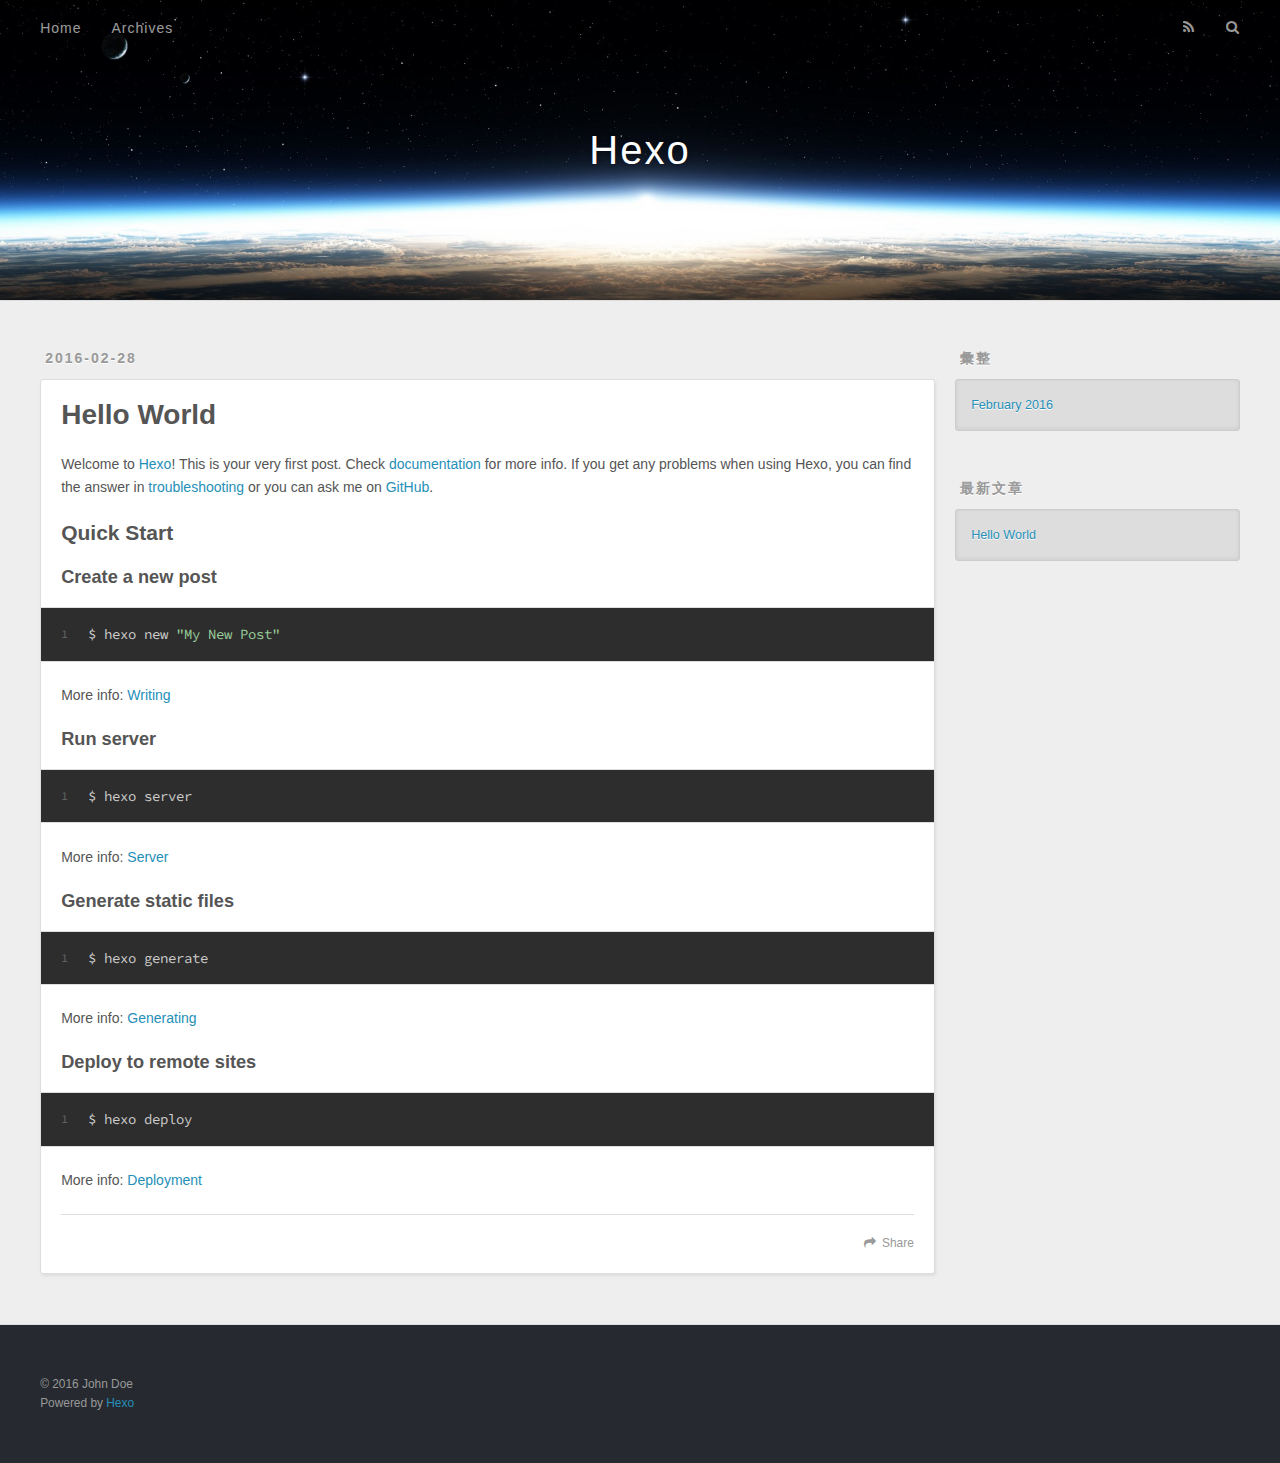
==== index.html @ d8416e25 "hello world" ====
<!DOCTYPE html>
<html>
<head>
  <meta charset="utf-8">
  
  <title>Hexo</title>
  <meta name="viewport" content="width=device-width, initial-scale=1, maximum-scale=1">
  <meta name="description">
<meta property="og:type" content="website">
<meta property="og:title" content="Hexo">
<meta property="og:url" content="http://yoursite.com/index.html">
<meta property="og:site_name" content="Hexo">
<meta property="og:description">
<meta name="twitter:card" content="summary">
<meta name="twitter:title" content="Hexo">
<meta name="twitter:description">
  
    <link rel="alternate" href="/atom.xml" title="Hexo" type="application/atom+xml">
  
  
    <link rel="icon" href="/favicon.png">
  
  
    <link href="//fonts.googleapis.com/css?family=Source+Code+Pro" rel="stylesheet" type="text/css">
  
  <link rel="stylesheet" href="/css/style.css" type="text/css">
  

</head>

<body>
  <div id="container">
    <div id="wrap">
      <header id="header">
  <div id="banner"></div>
  <div id="header-outer" class="outer">
    <div id="header-title" class="inner">
      <h1 id="logo-wrap">
        <a href="/" id="logo">Hexo</a>
      </h1>
      
    </div>
    <div id="header-inner" class="inner">
      <nav id="main-nav">
        <a id="main-nav-toggle" class="nav-icon"></a>
        
          <a class="main-nav-link" href="/">Home</a>
        
          <a class="main-nav-link" href="/archives">Archives</a>
        
      </nav>
      <nav id="sub-nav">
        
          <a id="nav-rss-link" class="nav-icon" href="/atom.xml" title="RSS Feed"></a>
        
        <a id="nav-search-btn" class="nav-icon" title="搜尋"></a>
      </nav>
      <div id="search-form-wrap">
        <form action="//google.com/search" method="get" accept-charset="UTF-8" class="search-form"><input type="search" name="q" results="0" class="search-form-input" placeholder="Search"><button type="submit" class="search-form-submit">&#xF002;</button><input type="hidden" name="sitesearch" value="http://yoursite.com"></form>
      </div>
    </div>
  </div>
</header>
      <div class="outer">
        <section id="main">
  
    <article id="post-hello-world" class="article article-type-post" itemscope itemprop="blogPost">
  <div class="article-meta">
    <a href="/2016/02/28/hello-world/" class="article-date">
  <time datetime="2016-02-28T03:57:57.577Z" itemprop="datePublished">2016-02-28</time>
</a>
    
  </div>
  <div class="article-inner">
    
    
      <header class="article-header">
        
  
    <h1 itemprop="name">
      <a class="article-title" href="/2016/02/28/hello-world/">Hello World</a>
    </h1>
  

      </header>
    
    <div class="article-entry" itemprop="articleBody">
      
        <p>Welcome to <a href="https://hexo.io/" target="_blank" rel="external">Hexo</a>! This is your very first post. Check <a href="https://hexo.io/docs/" target="_blank" rel="external">documentation</a> for more info. If you get any problems when using Hexo, you can find the answer in <a href="https://hexo.io/docs/troubleshooting.html" target="_blank" rel="external">troubleshooting</a> or you can ask me on <a href="https://github.com/hexojs/hexo/issues" target="_blank" rel="external">GitHub</a>.</p>
<h2 id="Quick-Start"><a href="#Quick-Start" class="headerlink" title="Quick Start"></a>Quick Start</h2><h3 id="Create-a-new-post"><a href="#Create-a-new-post" class="headerlink" title="Create a new post"></a>Create a new post</h3><figure class="highlight bash"><table><tr><td class="gutter"><pre><span class="line">1</span><br></pre></td><td class="code"><pre><span class="line">$ hexo new <span class="string">"My New Post"</span></span><br></pre></td></tr></table></figure>
<p>More info: <a href="https://hexo.io/docs/writing.html" target="_blank" rel="external">Writing</a></p>
<h3 id="Run-server"><a href="#Run-server" class="headerlink" title="Run server"></a>Run server</h3><figure class="highlight bash"><table><tr><td class="gutter"><pre><span class="line">1</span><br></pre></td><td class="code"><pre><span class="line">$ hexo server</span><br></pre></td></tr></table></figure>
<p>More info: <a href="https://hexo.io/docs/server.html" target="_blank" rel="external">Server</a></p>
<h3 id="Generate-static-files"><a href="#Generate-static-files" class="headerlink" title="Generate static files"></a>Generate static files</h3><figure class="highlight bash"><table><tr><td class="gutter"><pre><span class="line">1</span><br></pre></td><td class="code"><pre><span class="line">$ hexo generate</span><br></pre></td></tr></table></figure>
<p>More info: <a href="https://hexo.io/docs/generating.html" target="_blank" rel="external">Generating</a></p>
<h3 id="Deploy-to-remote-sites"><a href="#Deploy-to-remote-sites" class="headerlink" title="Deploy to remote sites"></a>Deploy to remote sites</h3><figure class="highlight bash"><table><tr><td class="gutter"><pre><span class="line">1</span><br></pre></td><td class="code"><pre><span class="line">$ hexo deploy</span><br></pre></td></tr></table></figure>
<p>More info: <a href="https://hexo.io/docs/deployment.html" target="_blank" rel="external">Deployment</a></p>

      
    </div>
    <footer class="article-footer">
      <a data-url="http://yoursite.com/2016/02/28/hello-world/" data-id="cil612gmw0000gouzlq4b0z4f" class="article-share-link">Share</a>
      
      
    </footer>
  </div>
  
</article>


  

</section>
        
          <aside id="sidebar">
  
    

  
    

  
    
  
    
  <div class="widget-wrap">
    <h3 class="widget-title">彙整</h3>
    <div class="widget">
      <ul class="archive-list"><li class="archive-list-item"><a class="archive-list-link" href="/archives/2016/02/">February 2016</a></li></ul>
    </div>
  </div>


  
    
  <div class="widget-wrap">
    <h3 class="widget-title">最新文章</h3>
    <div class="widget">
      <ul>
        
          <li>
            <a href="/2016/02/28/hello-world/">Hello World</a>
          </li>
        
      </ul>
    </div>
  </div>

  
</aside>
        
      </div>
      <footer id="footer">
  
  <div class="outer">
    <div id="footer-info" class="inner">
      &copy; 2016 John Doe<br>
      Powered by <a href="http://hexo.io/" target="_blank">Hexo</a>
    </div>
  </div>
</footer>
    </div>
    <nav id="mobile-nav">
  
    <a href="/" class="mobile-nav-link">Home</a>
  
    <a href="/archives" class="mobile-nav-link">Archives</a>
  
</nav>
    

<script src="//ajax.googleapis.com/ajax/libs/jquery/2.0.3/jquery.min.js"></script>


  <link rel="stylesheet" href="/fancybox/jquery.fancybox.css" type="text/css">
  <script src="/fancybox/jquery.fancybox.pack.js" type="text/javascript"></script>


<script src="/js/script.js" type="text/javascript"></script>

  </div>
</body>
</html>
---- css/style.css ----
body {
  width: 100%;
}
body:before,
body:after {
  content: "";
  display: table;
}
body:after {
  clear: both;
}
html,
body,
div,
span,
applet,
object,
iframe,
h1,
h2,
h3,
h4,
h5,
h6,
p,
blockquote,
pre,
a,
abbr,
acronym,
address,
big,
cite,
code,
del,
dfn,
em,
img,
ins,
kbd,
q,
s,
samp,
small,
strike,
strong,
sub,
sup,
tt,
var,
dl,
dt,
dd,
ol,
ul,
li,
fieldset,
form,
label,
legend,
table,
caption,
tbody,
tfoot,
thead,
tr,
th,
td {
  margin: 0;
  padding: 0;
  border: 0;
  outline: 0;
  font-weight: inherit;
  font-style: inherit;
  font-family: inherit;
  font-size: 100%;
  vertical-align: baseline;
}
body {
  line-height: 1;
  color: #000;
  background: #fff;
}
ol,
ul {
  list-style: none;
}
table {
  border-collapse: separate;
  border-spacing: 0;
  vertical-align: middle;
}
caption,
th,
td {
  text-align: left;
  font-weight: normal;
  vertical-align: middle;
}
a img {
  border: none;
}
input,
button {
  margin: 0;
  padding: 0;
}
input::-moz-focus-inner,
button::-moz-focus-inner {
  border: 0;
  padding: 0;
}
@font-face {
  font-family: FontAwesome;
  font-style: normal;
  font-weight: normal;
  src: url("fonts/fontawesome-webfont.eot?v=#4.0.3");
  src: url("fonts/fontawesome-webfont.eot?#iefix&v=#4.0.3") format("embedded-opentype"), url("fonts/fontawesome-webfont.woff?v=#4.0.3") format("woff"), url("fonts/fontawesome-webfont.ttf?v=#4.0.3") format("truetype"), url("fonts/fontawesome-webfont.svg#fontawesomeregular?v=#4.0.3") format("svg");
}
html,
body,
#container {
  height: 100%;
}
body {
  background: #eee;
  font: 14px "Helvetica Neue", Helvetica, Arial, sans-serif;
  -webkit-text-size-adjust: 100%;
}
.outer {
  max-width: 1220px;
  margin: 0 auto;
  padding: 0 20px;
}
.outer:before,
.outer:after {
  content: "";
  display: table;
}
.outer:after {
  clear: both;
}
.inner {
  display: inline;
  float: left;
  width: 98.33333333333333%;
  margin: 0 0.833333333333333%;
}
.left,
.alignleft {
  float: left;
}
.right,
.alignright {
  float: right;
}
.clear {
  clear: both;
}
#container {
  position: relative;
}
.mobile-nav-on {
  overflow: hidden;
}
#wrap {
  height: 100%;
  width: 100%;
  position: absolute;
  top: 0;
  left: 0;
  -webkit-transition: 0.2s ease-out;
  -moz-transition: 0.2s ease-out;
  -ms-transition: 0.2s ease-out;
  transition: 0.2s ease-out;
  z-index: 1;
  background: #eee;
}
.mobile-nav-on #wrap {
  left: 280px;
}
@media screen and (min-width: 768px) {
  #main {
    display: inline;
    float: left;
    width: 73.33333333333333%;
    margin: 0 0.833333333333333%;
  }
}
.article-date,
.article-category-link,
.archive-year,
.widget-title {
  text-decoration: none;
  text-transform: uppercase;
  letter-spacing: 2px;
  color: #999;
  margin-bottom: 1em;
  margin-left: 5px;
  line-height: 1em;
  text-shadow: 0 1px #fff;
  font-weight: bold;
}
.article-inner,
.archive-article-inner {
  background: #fff;
  -webkit-box-shadow: 1px 2px 3px #ddd;
  box-shadow: 1px 2px 3px #ddd;
  border: 1px solid #ddd;
  -webkit-border-radius: 3px;
  border-radius: 3px;
}
.article-entry h1,
.widget h1 {
  font-size: 2em;
}
.article-entry h2,
.widget h2 {
  font-size: 1.5em;
}
.article-entry h3,
.widget h3 {
  font-size: 1.3em;
}
.article-entry h4,
.widget h4 {
  font-size: 1.2em;
}
.article-entry h5,
.widget h5 {
  font-size: 1em;
}
.article-entry h6,
.widget h6 {
  font-size: 1em;
  color: #999;
}
.article-entry hr,
.widget hr {
  border: 1px dashed #ddd;
}
.article-entry strong,
.widget strong {
  font-weight: bold;
}
.article-entry em,
.widget em,
.article-entry cite,
.widget cite {
  font-style: italic;
}
.article-entry sup,
.widget sup,
.article-entry sub,
.widget sub {
  font-size: 0.75em;
  line-height: 0;
  position: relative;
  vertical-align: baseline;
}
.article-entry sup,
.widget sup {
  top: -0.5em;
}
.article-entry sub,
.widget sub {
  bottom: -0.2em;
}
.article-entry small,
.widget small {
  font-size: 0.85em;
}
.article-entry acronym,
.widget acronym,
.article-entry abbr,
.widget abbr {
  border-bottom: 1px dotted;
}
.article-entry ul,
.widget ul,
.article-entry ol,
.widget ol,
.article-entry dl,
.widget dl {
  margin: 0 20px;
  line-height: 1.6em;
}
.article-entry ul ul,
.widget ul ul,
.article-entry ol ul,
.widget ol ul,
.article-entry ul ol,
.widget ul ol,
.article-entry ol ol,
.widget ol ol {
  margin-top: 0;
  margin-bottom: 0;
}
.article-entry ul,
.widget ul {
  list-style: disc;
}
.article-entry ol,
.widget ol {
  list-style: decimal;
}
.article-entry dt,
.widget dt {
  font-weight: bold;
}
#header {
  height: 300px;
  position: relative;
  border-bottom: 1px solid #ddd;
}
#header:before,
#header:after {
  content: "";
  position: absolute;
  left: 0;
  right: 0;
  height: 40px;
}
#header:before {
  top: 0;
  background: -webkit-linear-gradient(rgba(0,0,0,0.2), transparent);
  background: -moz-linear-gradient(rgba(0,0,0,0.2), transparent);
  background: -ms-linear-gradient(rgba(0,0,0,0.2), transparent);
  background: linear-gradient(rgba(0,0,0,0.2), transparent);
}
#header:after {
  bottom: 0;
  background: -webkit-linear-gradient(transparent, rgba(0,0,0,0.2));
  background: -moz-linear-gradient(transparent, rgba(0,0,0,0.2));
  background: -ms-linear-gradient(transparent, rgba(0,0,0,0.2));
  background: linear-gradient(transparent, rgba(0,0,0,0.2));
}
#header-outer {
  height: 100%;
  position: relative;
}
#header-inner {
  position: relative;
  overflow: hidden;
}
#banner {
  position: absolute;
  top: 0;
  left: 0;
  width: 100%;
  height: 100%;
  background: url("images/banner.jpg") center #000;
  -webkit-background-size: cover;
  -moz-background-size: cover;
  background-size: cover;
  z-index: -1;
}
#header-title {
  text-align: center;
  height: 40px;
  position: absolute;
  top: 50%;
  left: 0;
  margin-top: -20px;
}
#logo,
#subtitle {
  text-decoration: none;
  color: #fff;
  font-weight: 300;
  text-shadow: 0 1px 4px rgba(0,0,0,0.3);
}
#logo {
  font-size: 40px;
  line-height: 40px;
  letter-spacing: 2px;
}
#subtitle {
  font-size: 16px;
  line-height: 16px;
  letter-spacing: 1px;
}
#subtitle-wrap {
  margin-top: 16px;
}
#main-nav {
  float: left;
  margin-left: -15px;
}
.nav-icon,
.main-nav-link {
  float: left;
  color: #fff;
  opacity: 0.6;
  text-decoration: none;
  text-shadow: 0 1px rgba(0,0,0,0.2);
  -webkit-transition: opacity 0.2s;
  -moz-transition: opacity 0.2s;
  -ms-transition: opacity 0.2s;
  transition: opacity 0.2s;
  display: block;
  padding: 20px 15px;
}
.nav-icon:hover,
.main-nav-link:hover {
  opacity: 1;
}
.nav-icon {
  font-family: FontAwesome;
  text-align: center;
  font-size: 14px;
  width: 14px;
  height: 14px;
  padding: 20px 15px;
  position: relative;
  cursor: pointer;
}
.main-nav-link {
  font-weight: 300;
  letter-spacing: 1px;
}
@media screen and (max-width: 479px) {
  .main-nav-link {
    display: none;
  }
}
#main-nav-toggle {
  display: none;
}
#main-nav-toggle:before {
  content: "\f0c9";
}
@media screen and (max-width: 479px) {
  #main-nav-toggle {
    display: block;
  }
}
#sub-nav {
  float: right;
  margin-right: -15px;
}
#nav-rss-link:before {
  content: "\f09e";
}
#nav-search-btn:before {
  content: "\f002";
}
#search-form-wrap {
  position: absolute;
  top: 15px;
  width: 150px;
  height: 30px;
  right: -150px;
  opacity: 0;
  -webkit-transition: 0.2s ease-out;
  -moz-transition: 0.2s ease-out;
  -ms-transition: 0.2s ease-out;
  transition: 0.2s ease-out;
}
#search-form-wrap.on {
  opacity: 1;
  right: 0;
}
@media screen and (max-width: 479px) {
  #search-form-wrap {
    width: 100%;
    right: -100%;
  }
}
.search-form {
  position: absolute;
  top: 0;
  left: 0;
  right: 0;
  background: #fff;
  padding: 5px 15px;
  -webkit-border-radius: 15px;
  border-radius: 15px;
  -webkit-box-shadow: 0 0 10px rgba(0,0,0,0.3);
  box-shadow: 0 0 10px rgba(0,0,0,0.3);
}
.search-form-input {
  border: none;
  background: none;
  color: #555;
  width: 100%;
  font: 13px "Helvetica Neue", Helvetica, Arial, sans-serif;
  outline: none;
}
.search-form-input::-webkit-search-results-decoration,
.search-form-input::-webkit-search-cancel-button {
  -webkit-appearance: none;
}
.search-form-submit {
  position: absolute;
  top: 50%;
  right: 10px;
  margin-top: -7px;
  font: 13px FontAwesome;
  border: none;
  background: none;
  color: #bbb;
  cursor: pointer;
}
.search-form-submit:hover,
.search-form-submit:focus {
  color: #777;
}
.article {
  margin: 50px 0;
}
.article-inner {
  overflow: hidden;
}
.article-meta:before,
.article-meta:after {
  content: "";
  display: table;
}
.article-meta:after {
  clear: both;
}
.article-date {
  float: left;
}
.article-category {
  float: left;
  line-height: 1em;
  color: #ccc;
  text-shadow: 0 1px #fff;
  margin-left: 8px;
}
.article-category:before {
  content: "\2022";
}
.article-category-link {
  margin: 0 12px 1em;
}
.article-header {
  padding: 20px 20px 0;
}
.article-title {
  text-decoration: none;
  font-size: 2em;
  font-weight: bold;
  color: #555;
  line-height: 1.1em;
  -webkit-transition: color 0.2s;
  -moz-transition: color 0.2s;
  -ms-transition: color 0.2s;
  transition: color 0.2s;
}
a.article-title:hover {
  color: #258fb8;
}
.article-entry {
  color: #555;
  padding: 0 20px;
}
.article-entry:before,
.article-entry:after {
  content: "";
  display: table;
}
.article-entry:after {
  clear: both;
}
.article-entry p,
.article-entry table {
  line-height: 1.6em;
  margin: 1.6em 0;
}
.article-entry h1,
.article-entry h2,
.article-entry h3,
.article-entry h4,
.article-entry h5,
.article-entry h6 {
  font-weight: bold;
}
.article-entry h1,
.article-entry h2,
.article-entry h3,
.article-entry h4,
.article-entry h5,
.article-entry h6 {
  line-height: 1.1em;
  margin: 1.1em 0;
}
.article-entry a {
  color: #258fb8;
  text-decoration: none;
}
.article-entry a:hover {
  text-decoration: underline;
}
.article-entry ul,
.article-entry ol,
.article-entry dl {
  margin-top: 1.6em;
  margin-bottom: 1.6em;
}
.article-entry img,
.article-entry video {
  max-width: 100%;
  height: auto;
  display: block;
  margin: auto;
}
.article-entry iframe {
  border: none;
}
.article-entry table {
  width: 100%;
  border-collapse: collapse;
  border-spacing: 0;
}
.article-entry th {
  font-weight: bold;
  border-bottom: 3px solid #ddd;
  padding-bottom: 0.5em;
}
.article-entry td {
  border-bottom: 1px solid #ddd;
  padding: 10px 0;
}
.article-entry blockquote {
  font-family: Georgia, "Times New Roman", serif;
  font-size: 1.4em;
  margin: 1.6em 20px;
  text-align: center;
}
.article-entry blockquote footer {
  font-size: 14px;
  margin: 1.6em 0;
  font-family: "Helvetica Neue", Helvetica, Arial, sans-serif;
}
.article-entry blockquote footer cite:before {
  content: "—";
  padding: 0 0.5em;
}
.article-entry .pullquote {
  text-align: left;
  width: 45%;
  margin: 0;
}
.article-entry .pullquote.left {
  margin-left: 0.5em;
  margin-right: 1em;
}
.article-entry .pullquote.right {
  margin-right: 0.5em;
  margin-left: 1em;
}
.article-entry .caption {
  color: #999;
  display: block;
  font-size: 0.9em;
  margin-top: 0.5em;
  position: relative;
  text-align: center;
}
.article-entry .video-container {
  position: relative;
  padding-top: 56.25%;
  height: 0;
  overflow: hidden;
}
.article-entry .video-container iframe,
.article-entry .video-container object,
.article-entry .video-container embed {
  position: absolute;
  top: 0;
  left: 0;
  width: 100%;
  height: 100%;
  margin-top: 0;
}
.article-more-link a {
  display: inline-block;
  line-height: 1em;
  padding: 6px 15px;
  -webkit-border-radius: 15px;
  border-radius: 15px;
  background: #eee;
  color: #999;
  text-shadow: 0 1px #fff;
  text-decoration: none;
}
.article-more-link a:hover {
  background: #258fb8;
  color: #fff;
  text-decoration: none;
  text-shadow: 0 1px #1e7293;
}
.article-footer {
  font-size: 0.85em;
  line-height: 1.6em;
  border-top: 1px solid #ddd;
  padding-top: 1.6em;
  margin: 0 20px 20px;
}
.article-footer:before,
.article-footer:after {
  content: "";
  display: table;
}
.article-footer:after {
  clear: both;
}
.article-footer a {
  color: #999;
  text-decoration: none;
}
.article-footer a:hover {
  color: #555;
}
.article-tag-list-item {
  float: left;
  margin-right: 10px;
}
.article-tag-list-link:before {
  content: "#";
}
.article-comment-link {
  float: right;
}
.article-comment-link:before {
  content: "\f075";
  font-family: FontAwesome;
  padding-right: 8px;
}
.article-share-link {
  cursor: pointer;
  float: right;
  margin-left: 20px;
}
.article-share-link:before {
  content: "\f064";
  font-family: FontAwesome;
  padding-right: 6px;
}
#article-nav {
  position: relative;
}
#article-nav:before,
#article-nav:after {
  content: "";
  display: table;
}
#article-nav:after {
  clear: both;
}
@media screen and (min-width: 768px) {
  #article-nav {
    margin: 50px 0;
  }
  #article-nav:before {
    width: 8px;
    height: 8px;
    position: absolute;
    top: 50%;
    left: 50%;
    margin-top: -4px;
    margin-left: -4px;
    content: "";
    -webkit-border-radius: 50%;
    border-radius: 50%;
    background: #ddd;
    -webkit-box-shadow: 0 1px 2px #fff;
    box-shadow: 0 1px 2px #fff;
  }
}
.article-nav-link-wrap {
  text-decoration: none;
  text-shadow: 0 1px #fff;
  color: #999;
  -webkit-box-sizing: border-box;
  -moz-box-sizing: border-box;
  box-sizing: border-box;
  margin-top: 50px;
  text-align: center;
  display: block;
}
.article-nav-link-wrap:hover {
  color: #555;
}
@media screen and (min-width: 768px) {
  .article-nav-link-wrap {
    width: 50%;
    margin-top: 0;
  }
}
@media screen and (min-width: 768px) {
  #article-nav-newer {
    float: left;
    text-align: right;
    padding-right: 20px;
  }
}
@media screen and (min-width: 768px) {
  #article-nav-older {
    float: right;
    text-align: left;
    padding-left: 20px;
  }
}
.article-nav-caption {
  text-transform: uppercase;
  letter-spacing: 2px;
  color: #ddd;
  line-height: 1em;
  font-weight: bold;
}
#article-nav-newer .article-nav-caption {
  margin-right: -2px;
}
.article-nav-title {
  font-size: 0.85em;
  line-height: 1.6em;
  margin-top: 0.5em;
}
.article-share-box {
  position: absolute;
  display: none;
  background: #fff;
  -webkit-box-shadow: 1px 2px 10px rgba(0,0,0,0.2);
  box-shadow: 1px 2px 10px rgba(0,0,0,0.2);
  -webkit-border-radius: 3px;
  border-radius: 3px;
  margin-left: -145px;
  overflow: hidden;
  z-index: 1;
}
.article-share-box.on {
  display: block;
}
.article-share-input {
  width: 100%;
  background: none;
  -webkit-box-sizing: border-box;
  -moz-box-sizing: border-box;
  box-sizing: border-box;
  font: 14px "Helvetica Neue", Helvetica, Arial, sans-serif;
  padding: 0 15px;
  color: #555;
  outline: none;
  border: 1px solid #ddd;
  -webkit-border-radius: 3px 3px 0 0;
  border-radius: 3px 3px 0 0;
  height: 36px;
  line-height: 36px;
}
.article-share-links {
  background: #eee;
}
.article-share-links:before,
.article-share-links:after {
  content: "";
  display: table;
}
.article-share-links:after {
  clear: both;
}
.article-share-twitter,
.article-share-facebook,
.article-share-pinterest,
.article-share-google {
  width: 50px;
  height: 36px;
  display: block;
  float: left;
  position: relative;
  color: #999;
  text-shadow: 0 1px #fff;
}
.article-share-twitter:before,
.article-share-facebook:before,
.article-share-pinterest:before,
.article-share-google:before {
  font-size: 20px;
  font-family: FontAwesome;
  width: 20px;
  height: 20px;
  position: absolute;
  top: 50%;
  left: 50%;
  margin-top: -10px;
  margin-left: -10px;
  text-align: center;
}
.article-share-twitter:hover,
.article-share-facebook:hover,
.article-share-pinterest:hover,
.article-share-google:hover {
  color: #fff;
}
.article-share-twitter:before {
  content: "\f099";
}
.article-share-twitter:hover {
  background: #00aced;
  text-shadow: 0 1px #008abe;
}
.article-share-facebook:before {
  content: "\f09a";
}
.article-share-facebook:hover {
  background: #3b5998;
  text-shadow: 0 1px #2f477a;
}
.article-share-pinterest:before {
  content: "\f0d2";
}
.article-share-pinterest:hover {
  background: #cb2027;
  text-shadow: 0 1px #a21a1f;
}
.article-share-google:before {
  content: "\f0d5";
}
.article-share-google:hover {
  background: #dd4b39;
  text-shadow: 0 1px #be3221;
}
.article-gallery {
  background: #000;
  position: relative;
}
.article-gallery-photos {
  position: relative;
  overflow: hidden;
}
.article-gallery-img {
  display: none;
  max-width: 100%;
}
.article-gallery-img:first-child {
  display: block;
}
.article-gallery-img.loaded {
  position: absolute;
  display: block;
}
.article-gallery-img img {
  display: block;
  max-width: 100%;
  margin: 0 auto;
}
#comments {
  background: #fff;
  -webkit-box-shadow: 1px 2px 3px #ddd;
  box-shadow: 1px 2px 3px #ddd;
  padding: 20px;
  border: 1px solid #ddd;
  -webkit-border-radius: 3px;
  border-radius: 3px;
  margin: 50px 0;
}
#comments a {
  color: #258fb8;
}
.archives-wrap {
  margin: 50px 0;
}
.archives:before,
.archives:after {
  content: "";
  display: table;
}
.archives:after {
  clear: both;
}
.archive-year-wrap {
  margin-bottom: 1em;
}
.archives {
  -webkit-column-gap: 10px;
  -moz-column-gap: 10px;
  column-gap: 10px;
}
@media screen and (min-width: 480px) and (max-width: 767px) {
  .archives {
    -webkit-column-count: 2;
    -moz-column-count: 2;
    column-count: 2;
  }
}
@media screen and (min-width: 768px) {
  .archives {
    -webkit-column-count: 3;
    -moz-column-count: 3;
    column-count: 3;
  }
}
.archive-article {
  -webkit-column-break-inside: avoid;
  page-break-inside: avoid;
  overflow: hidden;
  break-inside: avoid-column;
}
.archive-article-inner {
  padding: 10px;
  margin-bottom: 15px;
}
.archive-article-title {
  text-decoration: none;
  font-weight: bold;
  color: #555;
  -webkit-transition: color 0.2s;
  -moz-transition: color 0.2s;
  -ms-transition: color 0.2s;
  transition: color 0.2s;
  line-height: 1.6em;
}
.archive-article-title:hover {
  color: #258fb8;
}
.archive-article-footer {
  margin-top: 1em;
}
.archive-article-date {
  color: #999;
  text-decoration: none;
  font-size: 0.85em;
  line-height: 1em;
  margin-bottom: 0.5em;
  display: block;
}
#page-nav {
  margin: 50px auto;
  background: #fff;
  -webkit-box-shadow: 1px 2px 3px #ddd;
  box-shadow: 1px 2px 3px #ddd;
  border: 1px solid #ddd;
  -webkit-border-radius: 3px;
  border-radius: 3px;
  text-align: center;
  color: #999;
  overflow: hidden;
}
#page-nav:before,
#page-nav:after {
  content: "";
  display: table;
}
#page-nav:after {
  clear: both;
}
#page-nav a,
#page-nav span {
  padding: 10px 20px;
  line-height: 1;
  height: 2ex;
}
#page-nav a {
  color: #999;
  text-decoration: none;
}
#page-nav a:hover {
  background: #999;
  color: #fff;
}
#page-nav .prev {
  float: left;
}
#page-nav .next {
  float: right;
}
#page-nav .page-number {
  display: inline-block;
}
@media screen and (max-width: 479px) {
  #page-nav .page-number {
    display: none;
  }
}
#page-nav .current {
  color: #555;
  font-weight: bold;
}
#page-nav .space {
  color: #ddd;
}
#footer {
  background: #262a30;
  padding: 50px 0;
  border-top: 1px solid #ddd;
  color: #999;
}
#footer a {
  color: #258fb8;
  text-decoration: none;
}
#footer a:hover {
  text-decoration: underline;
}
#footer-info {
  line-height: 1.6em;
  font-size: 0.85em;
}
.article-entry pre,
.article-entry .highlight {
  background: #2d2d2d;
  margin: 0 -20px;
  padding: 15px 20px;
  border-style: solid;
  border-color: #ddd;
  border-width: 1px 0;
  overflow: auto;
  color: #ccc;
  line-height: 22.400000000000002px;
}
.article-entry .highlight .gutter pre,
.article-entry .gist .gist-file .gist-data .line-numbers {
  color: #666;
  font-size: 0.85em;
}
.article-entry pre,
.article-entry code {
  font-family: "Source Code Pro", Consolas, Monaco, Menlo, Consolas, monospace;
}
.article-entry code {
  background: #eee;
  text-shadow: 0 1px #fff;
  padding: 0 0.3em;
}
.article-entry pre code {
  background: none;
  text-shadow: none;
  padding: 0;
}
.article-entry .highlight pre {
  border: none;
  margin: 0;
  padding: 0;
}
.article-entry .highlight table {
  margin: 0;
  width: auto;
}
.article-entry .highlight td {
  border: none;
  padding: 0;
}
.article-entry .highlight figcaption {
  font-size: 0.85em;
  color: #999;
  line-height: 1em;
  margin-bottom: 1em;
}
.article-entry .highlight figcaption:before,
.article-entry .highlight figcaption:after {
  content: "";
  display: table;
}
.article-entry .highlight figcaption:after {
  clear: both;
}
.article-entry .highlight figcaption a {
  float: right;
}
.article-entry .highlight .gutter pre {
  text-align: right;
  padding-right: 20px;
}
.article-entry .highlight .line {
  height: 22.400000000000002px;
}
.article-entry .highlight .line.marked {
  background: #515151;
}
.article-entry .gist {
  margin: 0 -20px;
  border-style: solid;
  border-color: #ddd;
  border-width: 1px 0;
  background: #2d2d2d;
  padding: 15px 20px 15px 0;
}
.article-entry .gist .gist-file {
  border: none;
  font-family: "Source Code Pro", Consolas, Monaco, Menlo, Consolas, monospace;
  margin: 0;
}
.article-entry .gist .gist-file .gist-data {
  background: none;
  border: none;
}
.article-entry .gist .gist-file .gist-data .line-numbers {
  background: none;
  border: none;
  padding: 0 20px 0 0;
}
.article-entry .gist .gist-file .gist-data .line-data {
  padding: 0 !important;
}
.article-entry .gist .gist-file .highlight {
  margin: 0;
  padding: 0;
  border: none;
}
.article-entry .gist .gist-file .gist-meta {
  background: #2d2d2d;
  color: #999;
  font: 0.85em "Helvetica Neue", Helvetica, Arial, sans-serif;
  text-shadow: 0 0;
  padding: 0;
  margin-top: 1em;
  margin-left: 20px;
}
.article-entry .gist .gist-file .gist-meta a {
  color: #258fb8;
  font-weight: normal;
}
.article-entry .gist .gist-file .gist-meta a:hover {
  text-decoration: underline;
}
pre .comment,
pre .title {
  color: #999;
}
pre .variable,
pre .attribute,
pre .tag,
pre .regexp,
pre .ruby .constant,
pre .xml .tag .title,
pre .xml .pi,
pre .xml .doctype,
pre .html .doctype,
pre .css .id,
pre .css .class,
pre .css .pseudo {
  color: #f2777a;
}
pre .number,
pre .preprocessor,
pre .built_in,
pre .literal,
pre .params,
pre .constant {
  color: #f99157;
}
pre .class,
pre .ruby .class .title,
pre .css .rules .attribute {
  color: #9c9;
}
pre .string,
pre .value,
pre .inheritance,
pre .header,
pre .ruby .symbol,
pre .xml .cdata {
  color: #9c9;
}
pre .css .hexcolor {
  color: #6cc;
}
pre .function,
pre .python .decorator,
pre .python .title,
pre .ruby .function .title,
pre .ruby .title .keyword,
pre .perl .sub,
pre .javascript .title,
pre .coffeescript .title {
  color: #69c;
}
pre .keyword,
pre .javascript .function {
  color: #c9c;
}
@media screen and (max-width: 479px) {
  #mobile-nav {
    position: absolute;
    top: 0;
    left: 0;
    width: 280px;
    height: 100%;
    background: #191919;
    border-right: 1px solid #fff;
  }
}
@media screen and (max-width: 479px) {
  .mobile-nav-link {
    display: block;
    color: #999;
    text-decoration: none;
    padding: 15px 20px;
    font-weight: bold;
  }
  .mobile-nav-link:hover {
    color: #fff;
  }
}
@media screen and (min-width: 768px) {
  #sidebar {
    display: inline;
    float: left;
    width: 23.333333333333332%;
    margin: 0 0.833333333333333%;
  }
}
.widget-wrap {
  margin: 50px 0;
}
.widget {
  color: #777;
  text-shadow: 0 1px #fff;
  background: #ddd;
  -webkit-box-shadow: 0 -1px 4px #ccc inset;
  box-shadow: 0 -1px 4px #ccc inset;
  border: 1px solid #ccc;
  padding: 15px;
  -webkit-border-radius: 3px;
  border-radius: 3px;
}
.widget a {
  color: #258fb8;
  text-decoration: none;
}
.widget a:hover {
  text-decoration: underline;
}
.widget ul ul,
.widget ol ul,
.widget dl ul,
.widget ul ol,
.widget ol ol,
.widget dl ol,
.widget ul dl,
.widget ol dl,
.widget dl dl {
  margin-left: 15px;
  list-style: disc;
}
.widget {
  line-height: 1.6em;
  word-wrap: break-word;
  font-size: 0.9em;
}
.widget ul,
.widget ol {
  list-style: none;
  margin: 0;
}
.widget ul ul,
.widget ol ul,
.widget ul ol,
.widget ol ol {
  margin: 0 20px;
}
.widget ul ul,
.widget ol ul {
  list-style: disc;
}
.widget ul ol,
.widget ol ol {
  list-style: decimal;
}
.category-list-count,
.tag-list-count,
.archive-list-count {
  padding-left: 5px;
  color: #999;
  font-size: 0.85em;
}
.category-list-count:before,
.tag-list-count:before,
.archive-list-count:before {
  content: "(";
}
.category-list-count:after,
.tag-list-count:after,
.archive-list-count:after {
  content: ")";
}
.tagcloud a {
  margin-right: 5px;
  display: inline-block;
}
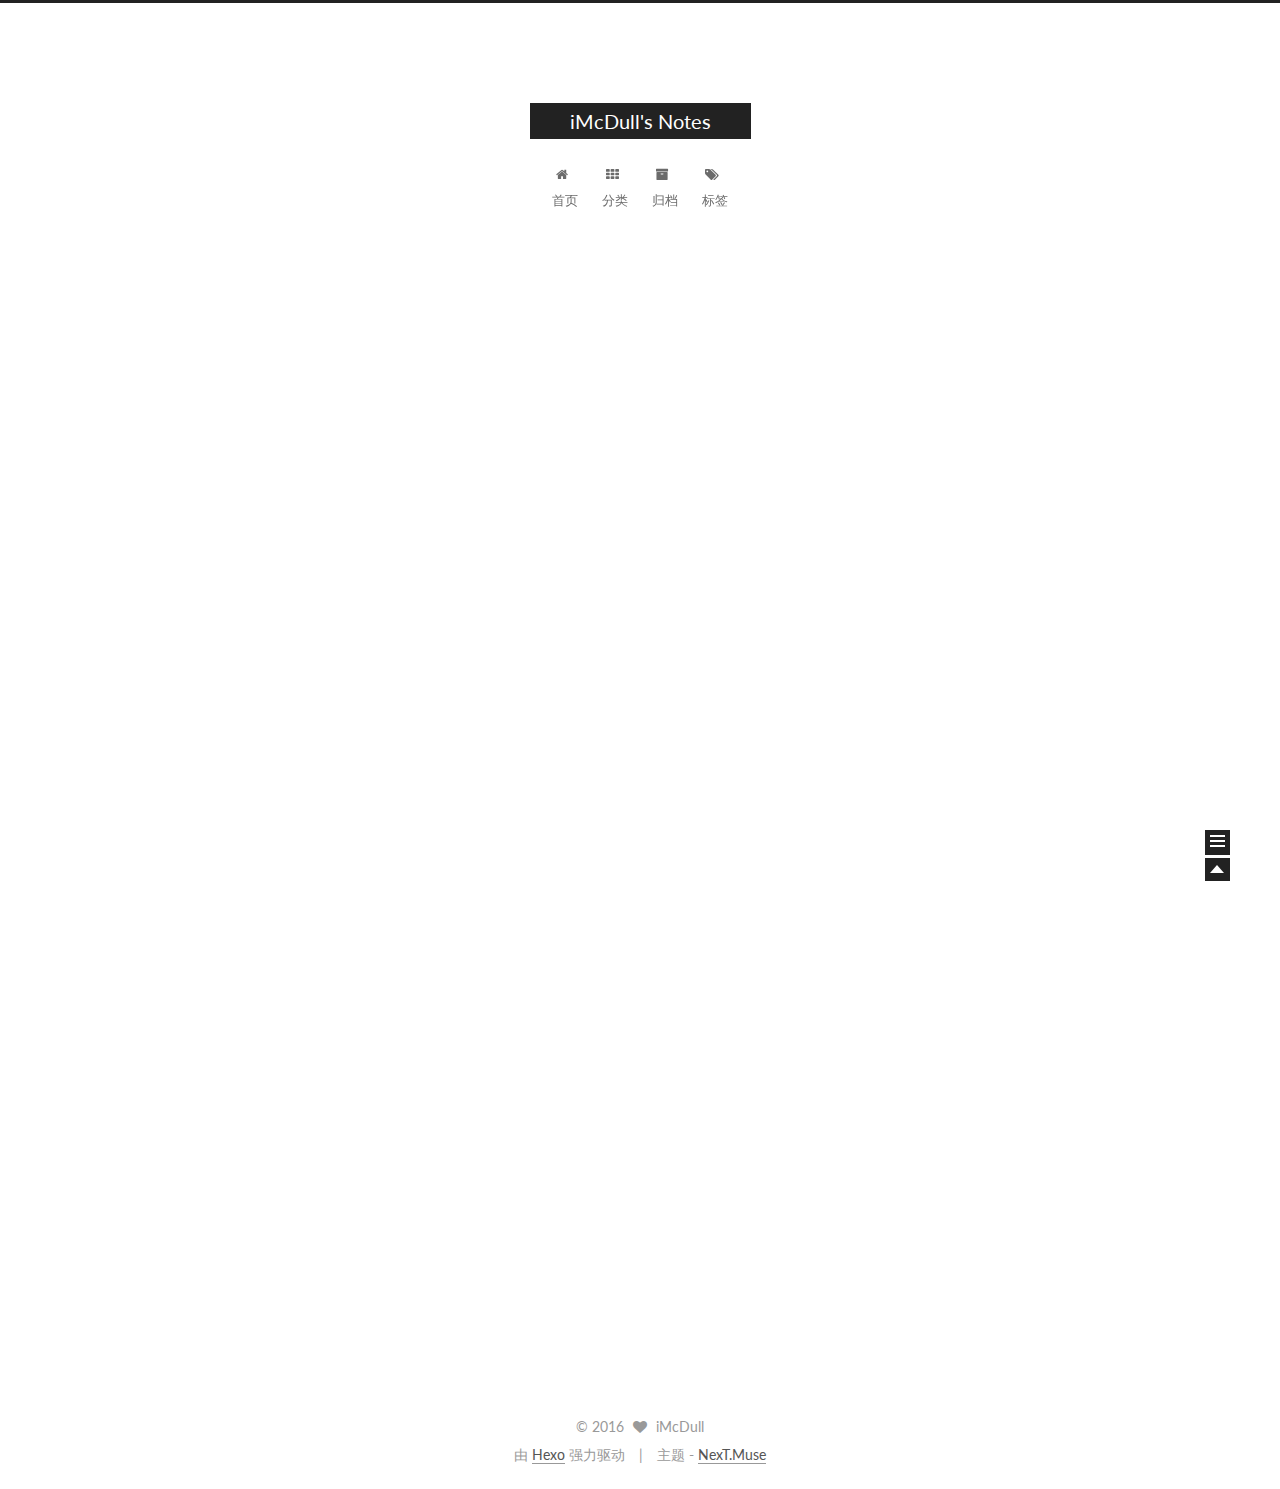
==== commit 56d81060: "add next theme" ====
--- a/index.html
+++ b/index.html
@@ -1,92 +1,296 @@
-<!DOCTYPE html>
-<html>
+<!doctype html>
+
+
+
+  
+
+
+<html class="theme-next muse use-motion">
 <head>
-  <meta charset="utf-8">
-  
-  <title>Hexo</title>
-  <meta name="viewport" content="width=device-width, initial-scale=1, maximum-scale=1">
-  <meta name="description">
+  <meta charset="UTF-8"/>
+<meta http-equiv="X-UA-Compatible" content="IE=edge,chrome=1" />
+<meta name="viewport" content="width=device-width, initial-scale=1, maximum-scale=1"/>
+
+
+
+<meta http-equiv="Cache-Control" content="no-transform" />
+<meta http-equiv="Cache-Control" content="no-siteapp" />
+
+
+
+
+
+
+
+
+
+
+
+
+  <link href="/vendors/fancybox/source/jquery.fancybox.css?v=2.1.5" rel="stylesheet" type="text/css"/>
+
+
+
+
+  <link href="//fonts.googleapis.com/css?family=Lato:300,400,700,400italic&subset=latin,latin-ext" rel="stylesheet" type="text/css">
+
+
+
+<link href="/vendors/font-awesome/css/font-awesome.min.css?v=4.4.0" rel="stylesheet" type="text/css" />
+
+<link href="/css/main.css?v=0.5.0" rel="stylesheet" type="text/css" />
+
+
+  <meta name="keywords" content="Hexo, NexT" />
+
+
+
+
+
+
+
+
+  <link rel="shortcut icon" type="image/x-icon" href="/favicon.ico?v=0.5.0" />
+
+
+
+
+
+
+<meta name="description" content="�����У�������ͷ">
 <meta property="og:type" content="website">
-<meta property="og:title" content="Hexo">
+<meta property="og:title" content="iMcDull's Notes">
 <meta property="og:url" content="http://yoursite.com/index.html">
-<meta property="og:site_name" content="Hexo">
-<meta property="og:description">
+<meta property="og:site_name" content="iMcDull's Notes">
+<meta property="og:description" content="�����У�������ͷ">
 <meta name="twitter:card" content="summary">
-<meta name="twitter:title" content="Hexo">
-<meta name="twitter:description">
-  
-    <link rel="alternate" href="/atom.xml" title="Hexo" type="application/atom+xml">
-  
-  
-    <link rel="icon" href="/favicon.png">
-  
-  
-    <link href="//fonts.googleapis.com/css?family=Source+Code+Pro" rel="stylesheet" type="text/css">
-  
-  <link rel="stylesheet" href="/css/style.css" type="text/css">
-  
-
+<meta name="twitter:title" content="iMcDull's Notes">
+<meta name="twitter:description" content="�����У�������ͷ">
+
+
+
+<script type="text/javascript" id="hexo.configuration">
+  var NexT = window.NexT || {};
+  var CONFIG = {
+    scheme: 'Muse',
+    sidebar: {"position":"left","display":"post"},
+    fancybox: true,
+    motion: true,
+    duoshuo: {
+      userId: 0,
+      author: '博主'
+    }
+  };
+</script>
+
+  <title> iMcDull's Notes </title>
 </head>
 
-<body>
-  <div id="container">
-    <div id="wrap">
-      <header id="header">
-  <div id="banner"></div>
-  <div id="header-outer" class="outer">
-    <div id="header-title" class="inner">
-      <h1 id="logo-wrap">
-        <a href="/" id="logo">Hexo</a>
-      </h1>
-      
-    </div>
-    <div id="header-inner" class="inner">
-      <nav id="main-nav">
-        <a id="main-nav-toggle" class="nav-icon"></a>
-        
-          <a class="main-nav-link" href="/">Home</a>
-        
-          <a class="main-nav-link" href="/archives">Archives</a>
-        
-      </nav>
-      <nav id="sub-nav">
-        
-          <a id="nav-rss-link" class="nav-icon" href="/atom.xml" title="RSS Feed"></a>
-        
-        <a id="nav-search-btn" class="nav-icon" title="搜尋"></a>
-      </nav>
-      <div id="search-form-wrap">
-        <form action="//google.com/search" method="get" accept-charset="UTF-8" class="search-form"><input type="search" name="q" results="0" class="search-form-input" placeholder="Search"><button type="submit" class="search-form-submit">&#xF002;</button><input type="hidden" name="sitesearch" value="http://yoursite.com"></form>
-      </div>
-    </div>
+<body itemscope itemtype="http://schema.org/WebPage" lang="zh-Hans">
+
+  
+
+
+
+  <script type="text/javascript">
+    var _hmt = _hmt || [];
+    (function() {
+      var hm = document.createElement("script");
+      hm.src = "//hm.baidu.com/hm.js?2922dd7ae19c1283afe40ae1d00ef8ed";
+      var s = document.getElementsByTagName("script")[0];
+      s.parentNode.insertBefore(hm, s);
+    })();
+  </script>
+
+
+
+
+
+
+  
+  
+    
+  
+
+  <div class="container one-collumn sidebar-position-left 
+   page-home 
+ ">
+    <div class="headband"></div>
+
+    <header id="header" class="header" itemscope itemtype="http://schema.org/WPHeader">
+      <div class="header-inner"><div class="site-meta ">
+  
+
+  <div class="custom-logo-site-title">
+    <a href="/"  class="brand" rel="start">
+      <span class="logo-line-before"><i></i></span>
+      <span class="site-title">iMcDull's Notes</span>
+      <span class="logo-line-after"><i></i></span>
+    </a>
   </div>
-</header>
-      <div class="outer">
-        <section id="main">
-  
-    <article id="post-hello-world" class="article article-type-post" itemscope itemprop="blogPost">
-  <div class="article-meta">
-    <a href="/2016/02/28/hello-world/" class="article-date">
-  <time datetime="2016-02-28T03:57:57.577Z" itemprop="datePublished">2016-02-28</time>
-</a>
-    
-  </div>
-  <div class="article-inner">
-    
-    
-      <header class="article-header">
-        
-  
-    <h1 itemprop="name">
-      <a class="article-title" href="/2016/02/28/hello-world/">Hello World</a>
-    </h1>
-  
-
+  <p class="site-subtitle"></p>
+</div>
+
+<div class="site-nav-toggle">
+  <button>
+    <span class="btn-bar"></span>
+    <span class="btn-bar"></span>
+    <span class="btn-bar"></span>
+  </button>
+</div>
+
+<nav class="site-nav">
+  
+
+  
+    <ul id="menu" class="menu ">
+      
+        
+        <li class="menu-item menu-item-home">
+          <a href="/" rel="section">
+            
+              <i class="menu-item-icon fa fa-home fa-fw"></i> <br />
+            
+            首页
+          </a>
+        </li>
+      
+        
+        <li class="menu-item menu-item-categories">
+          <a href="/categories" rel="section">
+            
+              <i class="menu-item-icon fa fa-th fa-fw"></i> <br />
+            
+            分类
+          </a>
+        </li>
+      
+        
+        <li class="menu-item menu-item-archives">
+          <a href="/archives" rel="section">
+            
+              <i class="menu-item-icon fa fa-archive fa-fw"></i> <br />
+            
+            归档
+          </a>
+        </li>
+      
+        
+        <li class="menu-item menu-item-tags">
+          <a href="/tags" rel="section">
+            
+              <i class="menu-item-icon fa fa-tags fa-fw"></i> <br />
+            
+            标签
+          </a>
+        </li>
+      
+
+      
+      
+      
+    </ul>
+  
+
+  
+</nav>
+
+ </div>
+    </header>
+
+    <main id="main" class="main">
+      <div class="main-inner">
+        <div class="content-wrap">
+          <div id="content" class="content">
+            
+  <section id="posts" class="posts-expand">
+
+    
+
+    
+    
+      
+      
+        
+        
+        
+      
+
+      
+    
+
+    
+      
+
+  
+  
+
+  
+  
+  
+
+  <article class="post post-type-normal " itemscope itemtype="http://schema.org/Article">
+
+    
+      <header class="post-header">
+
+        
+        
+          <h1 class="post-title" itemprop="name headline">
+            
+            
+              
+                
+                <a class="post-title-link" href="/2016/02/28/hello-world/" itemprop="url">
+                  Hello World
+                </a>
+              
+            
+          </h1>
+        
+
+        <div class="post-meta">
+          <span class="post-time">
+            <span class="post-meta-item-icon">
+              <i class="fa fa-calendar-o"></i>
+            </span>
+            <span class="post-meta-item-text">发表于</span>
+            <time itemprop="dateCreated" datetime="2016-02-28T11:57:57+08:00" content="2016-02-28">
+              2016-02-28
+            </time>
+          </span>
+
+          
+
+          
+            
+              <span class="post-comments-count">
+                &nbsp; | &nbsp;
+                <a href="/2016/02/28/hello-world/#comments" itemprop="discussionUrl">
+                  <span class="post-comments-count ds-thread-count" data-thread-key="2016/02/28/hello-world/" itemprop="commentsCount"></span>
+                </a>
+              </span>
+            
+          
+
+          
+
+          
+          
+        </div>
       </header>
     
-    <div class="article-entry" itemprop="articleBody">
-      
-        <p>Welcome to <a href="https://hexo.io/" target="_blank" rel="external">Hexo</a>! This is your very first post. Check <a href="https://hexo.io/docs/" target="_blank" rel="external">documentation</a> for more info. If you get any problems when using Hexo, you can find the answer in <a href="https://hexo.io/docs/troubleshooting.html" target="_blank" rel="external">troubleshooting</a> or you can ask me on <a href="https://github.com/hexojs/hexo/issues" target="_blank" rel="external">GitHub</a>.</p>
+
+
+    <div class="post-body" itemprop="articleBody">
+
+      
+      
+
+      
+        
+          
+            <p>Welcome to <a href="https://hexo.io/" target="_blank" rel="external">Hexo</a>! This is your very first post. Check <a href="https://hexo.io/docs/" target="_blank" rel="external">documentation</a> for more info. If you get any problems when using Hexo, you can find the answer in <a href="https://hexo.io/docs/troubleshooting.html" target="_blank" rel="external">troubleshooting</a> or you can ask me on <a href="https://github.com/hexojs/hexo/issues" target="_blank" rel="external">GitHub</a>.</p>
 <h2 id="Quick-Start"><a href="#Quick-Start" class="headerlink" title="Quick Start"></a>Quick Start</h2><h3 id="Create-a-new-post"><a href="#Create-a-new-post" class="headerlink" title="Create a new post"></a>Create a new post</h3><figure class="highlight bash"><table><tr><td class="gutter"><pre><span class="line">1</span><br></pre></td><td class="code"><pre><span class="line">$ hexo new <span class="string">"My New Post"</span></span><br></pre></td></tr></table></figure>
 <p>More info: <a href="https://hexo.io/docs/writing.html" target="_blank" rel="external">Writing</a></p>
 <h3 id="Run-server"><a href="#Run-server" class="headerlink" title="Run server"></a>Run server</h3><figure class="highlight bash"><table><tr><td class="gutter"><pre><span class="line">1</span><br></pre></td><td class="code"><pre><span class="line">$ hexo server</span><br></pre></td></tr></table></figure>
@@ -96,88 +300,208 @@
 <h3 id="Deploy-to-remote-sites"><a href="#Deploy-to-remote-sites" class="headerlink" title="Deploy to remote sites"></a>Deploy to remote sites</h3><figure class="highlight bash"><table><tr><td class="gutter"><pre><span class="line">1</span><br></pre></td><td class="code"><pre><span class="line">$ hexo deploy</span><br></pre></td></tr></table></figure>
 <p>More info: <a href="https://hexo.io/docs/deployment.html" target="_blank" rel="external">Deployment</a></p>
 
+          
+        
       
     </div>
-    <footer class="article-footer">
-      <a data-url="http://yoursite.com/2016/02/28/hello-world/" data-id="cil612gmw0000gouzlq4b0z4f" class="article-share-link">Share</a>
-      
+
+    <footer class="post-footer">
+      
+
+      
+
+      
+      
+        <div class="post-eof"></div>
       
     </footer>
-  </div>
-  
-</article>
-
-
-  
-
-</section>
-        
-          <aside id="sidebar">
-  
-    
-
-  
-    
-
-  
-    
-  
-    
-  <div class="widget-wrap">
-    <h3 class="widget-title">彙整</h3>
-    <div class="widget">
-      <ul class="archive-list"><li class="archive-list-item"><a class="archive-list-link" href="/archives/2016/02/">February 2016</a></li></ul>
+  </article>
+
+
+    
+
+  </section>
+
+  
+
+
+          </div>
+          
+
+
+          
+
+        </div>
+        
+          
+  
+  <div class="sidebar-toggle">
+    <div class="sidebar-toggle-line-wrap">
+      <span class="sidebar-toggle-line sidebar-toggle-line-first"></span>
+      <span class="sidebar-toggle-line sidebar-toggle-line-middle"></span>
+      <span class="sidebar-toggle-line sidebar-toggle-line-last"></span>
     </div>
   </div>
 
-
-  
-    
-  <div class="widget-wrap">
-    <h3 class="widget-title">最新文章</h3>
-    <div class="widget">
-      <ul>
-        
-          <li>
-            <a href="/2016/02/28/hello-world/">Hello World</a>
-          </li>
-        
-      </ul>
+  <aside id="sidebar" class="sidebar">
+    <div class="sidebar-inner">
+
+      
+
+      
+
+      <section class="site-overview sidebar-panel  sidebar-panel-active ">
+        <div class="site-author motion-element" itemprop="author" itemscope itemtype="http://schema.org/Person">
+          <img class="site-author-image" itemprop="image"
+               src="/uploads/avatar.jpg"
+               alt="iMcDull" />
+          <p class="site-author-name" itemprop="name">iMcDull</p>
+          <p class="site-description motion-element" itemprop="description">�����У�������ͷ</p>
+        </div>
+        <nav class="site-state motion-element">
+          <div class="site-state-item site-state-posts">
+            <a href="/archives">
+              <span class="site-state-item-count">1</span>
+              <span class="site-state-item-name">日志</span>
+            </a>
+          </div>
+          
+          
+
+          
+
+        </nav>
+
+        
+
+        <div class="links-of-author motion-element">
+          
+        </div>
+
+        
+        
+
+        <div class="links-of-author motion-element">
+          
+        </div>
+
+      </section>
+
+      
+
     </div>
+  </aside>
+
+
+        
+      </div>
+    </main>
+
+    <footer id="footer" class="footer">
+      <div class="footer-inner">
+        <div class="copyright" >
+  
+  &copy; 
+  <span itemprop="copyrightYear">2016</span>
+  <span class="with-love">
+    <i class="fa fa-heart"></i>
+  </span>
+  <span class="author" itemprop="copyrightHolder">iMcDull</span>
+</div>
+
+<div class="powered-by">
+  由 <a class="theme-link" href="http://hexo.io">Hexo</a> 强力驱动
+</div>
+
+<div class="theme-info">
+  主题 -
+  <a class="theme-link" href="https://github.com/iissnan/hexo-theme-next">
+    NexT.Muse
+  </a>
+</div>
+
+
+
+      </div>
+    </footer>
+
+    <div class="back-to-top"></div>
   </div>
 
   
-</aside>
-        
-      </div>
-      <footer id="footer">
-  
-  <div class="outer">
-    <div id="footer-info" class="inner">
-      &copy; 2016 John Doe<br>
-      Powered by <a href="http://hexo.io/" target="_blank">Hexo</a>
-    </div>
-  </div>
-</footer>
-    </div>
-    <nav id="mobile-nav">
-  
-    <a href="/" class="mobile-nav-link">Home</a>
-  
-    <a href="/archives" class="mobile-nav-link">Archives</a>
-  
-</nav>
-    
-
-<script src="//ajax.googleapis.com/ajax/libs/jquery/2.0.3/jquery.min.js"></script>
-
-
-  <link rel="stylesheet" href="/fancybox/jquery.fancybox.css" type="text/css">
-  <script src="/fancybox/jquery.fancybox.pack.js" type="text/javascript"></script>
-
-
-<script src="/js/script.js" type="text/javascript"></script>
-
-  </div>
+
+
+  
+
+
+
+  <script type="text/javascript" src="/vendors/jquery/index.js?v=2.1.3"></script>
+
+  <script type="text/javascript" src="/vendors/fastclick/lib/fastclick.min.js?v=1.0.6"></script>
+
+  <script type="text/javascript" src="/vendors/jquery_lazyload/jquery.lazyload.js?v=1.9.7"></script>
+
+  <script type="text/javascript" src="/vendors/velocity/velocity.min.js"></script>
+
+  <script type="text/javascript" src="/vendors/velocity/velocity.ui.min.js"></script>
+
+  <script type="text/javascript" src="/vendors/fancybox/source/jquery.fancybox.pack.js"></script>
+
+
+  
+
+
+  <script type="text/javascript" src="/js/src/utils.js?v=0.5.0"></script>
+
+  <script type="text/javascript" src="/js/src/motion.js?v=0.5.0"></script>
+
+
+
+  
+  
+
+  
+
+  
+
+
+  <script type="text/javascript" src="/js/src/bootstrap.js?v=0.5.0"></script>
+
+
+
+  
+
+  
+    
+  
+
+  <script type="text/javascript">
+    var duoshuoQuery = {short_name:"iMcdull"};
+    (function() {
+      var ds = document.createElement('script');
+      ds.type = 'text/javascript';ds.async = true;
+      ds.id = 'duoshuo-script';
+      ds.src = (document.location.protocol == 'https:' ? 'https:' : 'http:') + '//static.duoshuo.com/embed.js';
+      ds.charset = 'UTF-8';
+      (document.getElementsByTagName('head')[0]
+      || document.getElementsByTagName('body')[0]).appendChild(ds);
+    })();
+  </script>
+
+  
+    
+  
+
+
+
+
+
+  
+  
+
+  
+  
+
+
 </body>
-</html>+</html>
--- a/css/main.css
+++ b/css/main.css
@@ -0,0 +1,2066 @@
+/* normalize.css v3.0.2 | MIT License | git.io/normalize */
+html {
+  font-family: sans-serif; /* 1 */
+  -ms-text-size-adjust: 100%; /* 2 */
+  -webkit-text-size-adjust: 100%; /* 2 */
+}
+body {
+  margin: 0;
+}
+article,
+aside,
+details,
+figcaption,
+figure,
+footer,
+header,
+hgroup,
+main,
+menu,
+nav,
+section,
+summary {
+  display: block;
+}
+audio,
+canvas,
+progress,
+video {
+  display: inline-block; /* 1 */
+  vertical-align: baseline; /* 2 */
+}
+audio:not([controls]) {
+  display: none;
+  height: 0;
+}
+[hidden],
+template {
+  display: none;
+}
+a {
+  background-color: transparent;
+}
+a:active,
+a:hover {
+  outline: 0;
+}
+abbr[title] {
+  border-bottom: 1px dotted;
+}
+b,
+strong {
+  font-weight: bold;
+}
+dfn {
+  font-style: italic;
+}
+h1 {
+  font-size: 2em;
+  margin: 0.67em 0;
+}
+mark {
+  background: #ff0;
+  color: #000;
+}
+small {
+  font-size: 80%;
+}
+sub,
+sup {
+  font-size: 75%;
+  line-height: 0;
+  position: relative;
+  vertical-align: baseline;
+}
+sup {
+  top: -0.5em;
+}
+sub {
+  bottom: -0.25em;
+}
+img {
+  border: 0;
+}
+svg:not(:root) {
+  overflow: hidden;
+}
+figure {
+  margin: 1em 40px;
+}
+hr {
+  -moz-box-sizing: content-box;
+  box-sizing: content-box;
+  height: 0;
+}
+pre {
+  overflow: auto;
+}
+code,
+kbd,
+pre,
+samp {
+  font-family: monospace, monospace;
+  font-size: 1em;
+}
+button,
+input,
+optgroup,
+select,
+textarea {
+  color: inherit; /* 1 */
+  font: inherit; /* 2 */
+  margin: 0; /* 3 */
+}
+button {
+  overflow: visible;
+}
+button,
+select {
+  text-transform: none;
+}
+button,
+html input[type="button"],
+input[type="reset"],
+input[type="submit"] {
+  -webkit-appearance: button; /* 2 */
+  cursor: pointer; /* 3 */
+}
+button[disabled],
+html input[disabled] {
+  cursor: default;
+}
+button::-moz-focus-inner,
+input::-moz-focus-inner {
+  border: 0;
+  padding: 0;
+}
+input {
+  line-height: normal;
+}
+input[type="checkbox"],
+input[type="radio"] {
+  box-sizing: border-box; /* 1 */
+  padding: 0; /* 2 */
+}
+input[type="number"]::-webkit-inner-spin-button,
+input[type="number"]::-webkit-outer-spin-button {
+  height: auto;
+}
+input[type="search"] {
+  -webkit-appearance: textfield; /* 1 */
+  -moz-box-sizing: content-box;
+  -webkit-box-sizing: content-box; /* 2 */
+  box-sizing: content-box;
+}
+input[type="search"]::-webkit-search-cancel-button,
+input[type="search"]::-webkit-search-decoration {
+  -webkit-appearance: none;
+}
+fieldset {
+  border: 1px solid #c0c0c0;
+  margin: 0 2px;
+  padding: 0.35em 0.625em 0.75em;
+}
+legend {
+  border: 0; /* 1 */
+  padding: 0; /* 2 */
+}
+textarea {
+  overflow: auto;
+}
+optgroup {
+  font-weight: bold;
+}
+table {
+  border-collapse: collapse;
+  border-spacing: 0;
+}
+td,
+th {
+  padding: 0;
+}
+::selection {
+  background: #262a30;
+  color: #fff;
+}
+body {
+  position: relative;
+  font-family: Lato, "PingFang SC", "Microsoft YaHei", sans-serif;
+  font-size: 14px;
+  line-height: 2;
+  color: #555;
+  background: #fff;
+}
+@media (max-width: 767px) {
+  body {
+    padding-right: 0 !important;
+  }
+}
+@media (min-width: 768px) and (max-width: 991px) {
+  body {
+    padding-right: 0 !important;
+  }
+}
+@media (min-width: 1600px) {
+  body {
+    font-size: 16px;
+  }
+}
+h1,
+h2,
+h3,
+h4,
+h5,
+h6 {
+  margin: 0;
+  padding: 0;
+  font-weight: bold;
+  line-height: 1.5;
+  font-family: Lato, "PingFang SC", "Microsoft YaHei", sans-serif;
+}
+h2,
+h3,
+h4,
+h5,
+h6 {
+  margin: 20px 0 15px;
+}
+h1 {
+  font-size: 22px;
+}
+@media (max-width: 767px) {
+  h1 {
+    font-size: 18px;
+  }
+}
+h2 {
+  font-size: 20px;
+}
+@media (max-width: 767px) {
+  h2 {
+    font-size: 16px;
+  }
+}
+h3 {
+  font-size: 18px;
+}
+@media (max-width: 767px) {
+  h3 {
+    font-size: 14px;
+  }
+}
+h4 {
+  font-size: 16px;
+}
+@media (max-width: 767px) {
+  h4 {
+    font-size: 12px;
+  }
+}
+h5 {
+  font-size: 14px;
+}
+@media (max-width: 767px) {
+  h5 {
+    font-size: 10px;
+  }
+}
+h6 {
+  font-size: 12px;
+}
+@media (max-width: 767px) {
+  h6 {
+    font-size: 8px;
+  }
+}
+p {
+  margin: 0 0 25px 0;
+}
+a {
+  color: #555;
+  text-decoration: none;
+  border-bottom: 1px solid #999;
+  word-wrap: break-word;
+}
+a:hover {
+  color: #222;
+  border-bottom-color: #222;
+}
+ul {
+  list-style: none;
+}
+blockquote {
+  margin: 0;
+  padding: 0;
+}
+img {
+  display: block;
+  margin: auto;
+  max-width: 100%;
+  height: auto;
+}
+hr {
+  margin: 40px 0;
+  height: 3px;
+  border: none;
+  background-color: #ddd;
+  background-image: repeating-linear-gradient(-45deg, #fff, #fff 4px, transparent 4px, transparent 8px);
+}
+blockquote {
+  padding: 0 15px;
+  color: #666;
+  border-left: 4px solid #ddd;
+}
+blockquote cite::before {
+  content: "-";
+  padding: 0 5px;
+}
+dt {
+  font-weight: 700;
+}
+dd {
+  margin: 0;
+  padding: 0;
+}
+.text-left {
+  text-align: left;
+}
+.text-center {
+  text-align: center;
+}
+.text-right {
+  text-align: right;
+}
+.text-justify {
+  text-align: justify;
+}
+.text-nowrap {
+  white-space: nowrap;
+}
+.text-lowercase {
+  text-transform: lowercase;
+}
+.text-uppercase {
+  text-transform: uppercase;
+}
+.text-capitalize {
+  text-transform: capitalize;
+}
+.center-block {
+  display: block;
+  margin-left: auto;
+  margin-right: auto;
+}
+.clearfix:before,
+.clearfix:after {
+  content: " ";
+  display: table;
+}
+.clearfix:after {
+  clear: both;
+}
+.pullquote {
+  width: 45%;
+}
+.pullquote.left {
+  float: left;
+  margin-left: 5px;
+  margin-right: 10px;
+}
+.pullquote.right {
+  float: right;
+  margin-left: 10px;
+  margin-right: 5px;
+}
+.highlight table,
+.gist table {
+  width: auto;
+}
+.highlight table td,
+.gist table td {
+  border: none;
+}
+.highlight a,
+.gist a {
+  color: #222 !important;
+  text-decoration: none !important;
+}
+.affix.affix.affix {
+  position: fixed;
+}
+.translation {
+  margin-top: -20px;
+  font-size: 14px;
+  color: #999;
+}
+.use-motion .motion-element {
+  opacity: 0;
+}
+table {
+  margin: 20px 0;
+  width: 100%;
+  border-collapse: collapse;
+  border-spacing: 0;
+  border: 1px solid #ddd;
+  font-size: 14px;
+}
+table>tbody>tr:nth-of-type(odd) {
+  background-color: #f9f9f9;
+}
+table>tbody>tr:hover {
+  background-color: #f5f5f5;
+}
+caption,
+th,
+td {
+  padding: 8px;
+  text-align: left;
+  vertical-align: middle;
+  font-weight: normal;
+}
+th,
+td {
+  border-bottom: 3px solid #ddd;
+  border-right: 1px solid #eee;
+}
+th {
+  padding-bottom: 10px;
+  font-weight: 700;
+}
+td {
+  border-bottom-width: 1px;
+}
+html,
+body {
+  height: 100%;
+}
+.container {
+  position: relative;
+  min-height: 100%;
+}
+.header-inner {
+  margin: 0 auto;
+  padding: 100px 0 70px;
+  width: 700px;
+}
+@media (min-width: 1600px) {
+  .container .header-inner {
+    width: 900px;
+  }
+}
+.main {
+  padding-bottom: 150px;
+}
+.main-inner {
+  margin: 0 auto;
+  width: 700px;
+}
+@media (min-width: 1600px) {
+  .container .main-inner {
+    width: 900px;
+  }
+}
+.footer {
+  position: absolute;
+  left: 0;
+  bottom: 0;
+  width: 100%;
+  min-height: 50px;
+}
+.footer-inner {
+  box-sizing: border-box;
+  margin: 20px auto;
+  width: 700px;
+}
+@media (min-width: 1600px) {
+  .container .footer-inner {
+    width: 900px;
+  }
+}
+pre,
+.highlight {
+  background: #f7f7f7;
+  margin: 20px 0;
+  padding: 15px;
+  overflow: auto;
+  font-size: 13px;
+  color: #4d4d4c;
+  line-height: 1.6;
+}
+.highlight .gutter pre,
+.gist .gist-file .gist-data .line-numbers {
+  color: #666;
+}
+pre,
+code {
+  font-family: "Input Mono", "PT Mono", Consolas, Monaco, Menlo, monospace;
+}
+code {
+  word-break: break-all;
+  background: #eee;
+  text-shadow: 0 1px #fff;
+  padding: 0 0.3em;
+}
+pre code {
+  background: none;
+  text-shadow: none;
+  padding: 0;
+}
+.highlight pre {
+  border: none;
+  margin: 0;
+  padding: 1px;
+}
+.highlight table {
+  margin: 0;
+  width: auto;
+  border: none;
+}
+.highlight td {
+  border: none;
+  padding: 0;
+}
+.highlight figcaption {
+  font-size: 0.85em;
+  color: #8e908c;
+  line-height: 1em;
+  margin-bottom: 1em;
+}
+.highlight figcaption:before,
+.highlight figcaption:after {
+  content: " ";
+  display: table;
+}
+.highlight figcaption:after {
+  clear: both;
+}
+.highlight figcaption a {
+  float: right;
+}
+.highlight .gutter pre {
+  text-align: right;
+  padding-right: 20px;
+}
+.highlight .line {
+  height: 20px;
+}
+.gist {
+  margin: 20px 0;
+  border-style: solid;
+  border-color: #ccc;
+  border-width: 1px 0;
+  background: #f7f7f7;
+  padding: 15px 40px 15px 15px;
+}
+.gist .gist-file {
+  border: none;
+  font-family: "Input Mono", "PT Mono", Consolas, Monaco, Menlo, monospace;
+  margin: 0;
+}
+.gist .gist-file .gist-data {
+  background: none;
+  border: none;
+}
+.gist .gist-file .gist-data .line-numbers {
+  background: none;
+  border: none;
+  padding: 0 20px 0 0;
+}
+.gist .gist-file .gist-data .line-data {
+  padding: 0 !important;
+}
+.gist .gist-file .highlight {
+  margin: 0;
+  padding: 0;
+  border: none;
+}
+.gist .gist-file .gist-meta {
+  background: #f7f7f7;
+  color: #8e908c;
+  font: 13px Lato, "PingFang SC", "Microsoft YaHei", sans-serif;
+  text-shadow: 0 0;
+  padding: 0;
+  margin-top: 1em;
+  margin-left: 40px;
+}
+.gist .gist-file .gist-meta a {
+  color: color-link;
+  font-weight: normal;
+}
+.gist .gist-file .gist-meta a:hover {
+  text-decoration: underline;
+}
+pre .comment {
+  color: #8e908c;
+}
+pre .variable,
+pre .attribute,
+pre .tag,
+pre .regexp,
+pre .ruby .constant,
+pre .xml .tag .title,
+pre .xml .pi,
+pre .xml .doctype,
+pre .html .doctype,
+pre .css .id,
+pre .css .class,
+pre .css .pseudo {
+  color: #c82829;
+}
+pre .number,
+pre .preprocessor,
+pre .built_in,
+pre .literal,
+pre .params,
+pre .constant {
+  color: #f5871f;
+}
+pre .ruby .class .title,
+pre .css .rules .attribute {
+  color: #718c00;
+}
+pre .string,
+pre .value,
+pre .inheritance,
+pre .header,
+pre .ruby .symbol,
+pre .xml .cdata {
+  color: #718c00;
+}
+pre .title,
+pre .css .hexcolor {
+  color: #3e999f;
+}
+pre .function,
+pre .python .decorator,
+pre .python .title,
+pre .ruby .function .title,
+pre .ruby .title .keyword,
+pre .perl .sub,
+pre .javascript .title,
+pre .coffeescript .title {
+  color: #4271ae;
+}
+pre .keyword,
+pre .javascript .function {
+  color: #8959a8;
+}
+.full-image.full-image.full-image {
+  border: none;
+  max-width: 100%;
+  width: auto;
+  margin: 20px auto;
+}
+@media (min-width: 992px) {
+  .full-image.full-image.full-image {
+    max-width: none;
+    width: 126%;
+    margin: 0 -13%;
+  }
+}
+.blockquote-center,
+.page-home .post-type-quote blockquote,
+.page-post-detail .post-type-quote blockquote {
+  position: relative;
+  margin: 40px 0;
+  padding: 0;
+  border-left: none;
+  text-align: center;
+}
+.blockquote-center::before,
+.page-home .post-type-quote blockquote::before,
+.page-post-detail .post-type-quote blockquote::before,
+.blockquote-center::after,
+.page-home .post-type-quote blockquote::after,
+.page-post-detail .post-type-quote blockquote::after {
+  position: absolute;
+  content: ' ';
+  display: block;
+  width: 100%;
+  height: 24px;
+  opacity: 0.2;
+  background-repeat: no-repeat;
+  background-position: 0 -6px;
+  background-size: 22px 22px;
+}
+.blockquote-center::before,
+.page-home .post-type-quote blockquote::before,
+.page-post-detail .post-type-quote blockquote::before {
+  top: -20px;
+  background-image: url("../images/quote-l.svg");
+  border-top: 1px solid #ccc;
+}
+.blockquote-center::after,
+.page-home .post-type-quote blockquote::after,
+.page-post-detail .post-type-quote blockquote::after {
+  bottom: -20px;
+  background-image: url("../images/quote-r.svg");
+  border-bottom: 1px solid #ccc;
+  background-position: 100% 8px;
+}
+.blockquote-center p,
+.page-home .post-type-quote blockquote p,
+.page-post-detail .post-type-quote blockquote p,
+.blockquote-center div,
+.page-home .post-type-quote blockquote div,
+.page-post-detail .post-type-quote blockquote div {
+  text-align: center;
+}
+.post .post-body .group-picture img {
+  box-sizing: border-box;
+  padding: 0 3px;
+  border: none;
+}
+.post .group-picture-row {
+  overflow: hidden;
+  margin-top: 6px;
+}
+.post .group-picture-row:first-child {
+  margin-top: 0;
+}
+.post .group-picture-column {
+  float: left;
+}
+.page-post-detail .post-body .group-picture-column {
+  float: none;
+  margin-top: 10px;
+  width: auto !important;
+}
+.page-post-detail .post-body .group-picture-column img {
+  margin: 0 auto;
+}
+.page-archive .group-picture-container {
+  overflow: hidden;
+}
+.page-archive .group-picture-row {
+  float: left;
+}
+.page-archive .group-picture-row:first-child {
+  margin-top: 6px;
+}
+.page-archive .group-picture-column {
+  max-width: 150px;
+  max-height: 150px;
+}
+.btn {
+  display: inline-block;
+  padding: 0 20px;
+  font-size: 14px;
+  color: #fff;
+  background: #222;
+  border: 2px solid #222;
+  text-decoration: none;
+  border-radius: 0;
+  transition-property: background-color;
+  transition-duration: 0.2s;
+  transition-timing-function: ease-in-out;
+  transition-delay: 0s;
+}
+.btn:hover,
+.post-more-link .btn:hover {
+  border-color: #222;
+  color: #222;
+  background: #fff;
+}
+.btn-bar {
+  display: block;
+  width: 22px;
+  height: 2px;
+  background: #555;
+  border-radius: 1px;
+}
+.btn-bar+.btn-bar {
+  margin-top: 4px;
+}
+.pagination {
+  margin: 120px 0 40px;
+  text-align: center;
+  border-top: 1px solid #eee;
+}
+.page-number-basic,
+.pagination .prev,
+.pagination .next,
+.pagination .page-number,
+.pagination .space {
+  display: inline-block;
+  position: relative;
+  top: -1px;
+  margin: 0 10px;
+  padding: 0 10px;
+  line-height: 30px;
+}
+@media (max-width: 767px) {
+  .page-number-basic,
+  .pagination .prev,
+  .pagination .next,
+  .pagination .page-number,
+  .pagination .space {
+    margin: 0 5px;
+  }
+}
+.pagination .prev,
+.pagination .next,
+.pagination .page-number {
+  border-bottom: 0;
+  border-top: 1px solid #eee;
+  transition-property: border-color;
+  transition-duration: 0.2s;
+  transition-timing-function: ease-in-out;
+  transition-delay: 0s;
+}
+.pagination .prev:hover,
+.pagination .next:hover,
+.pagination .page-number:hover {
+  border-top-color: #222;
+}
+.pagination .space {
+  padding: 0;
+  margin: 0;
+}
+.pagination .prev {
+  margin-left: 0;
+}
+.pagination .next {
+  margin-right: 0;
+}
+.pagination .page-number.current {
+  color: #fff;
+  background: #ccc;
+  border-top-color: #ccc;
+}
+@media (max-width: 767px) {
+  .pagination {
+    border-top: none;
+  }
+  .pagination .prev,
+  .pagination .next,
+  .pagination .page-number {
+    margin-bottom: 10px;
+    border-top: 0;
+    border-bottom: 1px solid #eee;
+  }
+  .pagination .prev:hover,
+  .pagination .next:hover,
+  .pagination .page-number:hover {
+    border-bottom-color: #222;
+  }
+}
+.comments {
+  margin: 60px 20px 0;
+}
+.tag-cloud {
+  text-align: center;
+}
+.tag-cloud a {
+  display: inline-block;
+  margin: 10px;
+}
+.back-to-top {
+  position: fixed;
+  bottom: 19px;
+  right: 50px;
+  z-index: 1050;
+  width: 15px;
+  height: 13px;
+  padding: 5px;
+  background: #222;
+  color: #fff;
+  cursor: pointer;
+  -webkit-transform: translateZ(0);
+}
+@media (max-width: 767px) {
+  .back-to-top {
+    display: none;
+  }
+}
+@media (min-width: 768px) and (max-width: 991px) {
+  .back-to-top {
+    display: none;
+  }
+}
+.back-to-top:before {
+  display: block;
+  content: " ";
+  margin-top: 2px;
+  width: 0;
+  height: 0;
+  border-width: 0 7px 8px 7px;
+  border-color: transparent transparent #fff transparent;
+  border-style: solid;
+}
+.header {
+  background: #fff;
+}
+.header-inner {
+  position: relative;
+}
+.headband {
+  height: 3px;
+  background: #222;
+}
+.site-meta {
+  margin: 0;
+  text-align: center;
+}
+@media (max-width: 767px) {
+  .site-meta {
+    text-align: center;
+  }
+}
+.brand {
+  position: relative;
+  display: inline-block;
+  padding: 0 40px;
+  color: #fff;
+  background: #222;
+  border-bottom: none;
+  font-family: Lato, "PingFang SC", "Microsoft YaHei", sans-serif;
+}
+.brand:hover {
+  color: #fff;
+}
+.logo {
+  display: inline-block;
+  margin-right: 5px;
+  line-height: 36px;
+  vertical-align: top;
+}
+.site-title {
+  display: inline-block;
+  vertical-align: top;
+  line-height: 36px;
+  font-size: 20px;
+  font-weight: normal;
+}
+.site-subtitle {
+  margin-top: 10px;
+  font-size: 13px;
+  color: #999;
+}
+.use-motion .brand {
+  opacity: 0;
+}
+.use-motion .logo,
+.use-motion .site-title,
+.use-motion .site-subtitle {
+  opacity: 0;
+  position: relative;
+  top: -10px;
+}
+.site-nav-toggle {
+  display: none;
+  position: absolute;
+  top: 10px;
+  left: 10px;
+}
+@media (max-width: 767px) {
+  .site-nav-toggle {
+    display: block;
+  }
+}
+.site-nav-toggle button {
+  margin-top: 2px;
+  padding: 9px 10px;
+  background: transparent;
+  border: none;
+}
+@media (max-width: 767px) {
+  .site-nav {
+    display: none;
+    margin: 0 -10px;
+    padding: 0 10px;
+    clear: both;
+    border-top: 1px solid #ddd;
+  }
+}
+@media (min-width: 768px) and (max-width: 991px) {
+  .site-nav {
+    display: block !important;
+  }
+}
+@media (min-width: 992px) {
+  .site-nav {
+    display: block !important;
+  }
+}
+.menu {
+  margin-top: 20px;
+  padding-left: 0;
+  text-align: center;
+}
+.menu .menu-item {
+  display: inline-block;
+  margin: 0 10px;
+}
+@media screen and (max-width: 767px) {
+  .menu .menu-item {
+    margin-top: 10px;
+  }
+}
+.menu .menu-item a {
+  display: block;
+  font-size: 13px;
+  text-transform: capitalize;
+  line-height: inherit;
+  border-bottom: 1px solid transparent;
+  transition-property: border-color;
+  transition-duration: 0.2s;
+  transition-timing-function: ease-in-out;
+  transition-delay: 0s;
+}
+.menu .menu-item a:hover {
+  border-bottom-color: #222;
+}
+.use-motion .menu-item {
+  opacity: 0;
+}
+.post-body .fancybox img {
+  display: block !important;
+  margin: 0 auto;
+  cursor: pointer;
+  cursor: zoom-in;
+  cursor: -webkit-zoom-in;
+}
+.post-body .image-caption,
+.post-body .figure .caption {
+  margin: 10px auto 15px;
+  text-align: center;
+  font-size: 14px;
+  color: #999;
+  font-weight: bold;
+  line-height: 1;
+}
+.post-sticky-flag {
+  display: inline-block;
+  font-size: 16px;
+  -ms-transform: rotate(30deg);
+  transform: rotate(30deg);
+}
+.posts-expand {
+  padding-top: 40px;
+}
+@media (max-width: 767px) {
+  .posts-expand {
+    margin: 0 20px;
+  }
+  .post-body pre,
+  .post-body .highlight {
+    padding: 10px;
+  }
+  .post-body pre .gutter pre,
+  .post-body .highlight .gutter pre {
+    padding-right: 10px;
+  }
+}
+@media (min-width: 992px) {
+  .posts-expand .post-body {
+    text-align: justify;
+  }
+}
+.posts-expand .post-body h2,
+.posts-expand .post-body h3,
+.posts-expand .post-body h4,
+.posts-expand .post-body h5,
+.posts-expand .post-body h6 {
+  padding-top: 10px;
+}
+.posts-expand .post-body h2 .header-anchor,
+.posts-expand .post-body h3 .header-anchor,
+.posts-expand .post-body h4 .header-anchor,
+.posts-expand .post-body h5 .header-anchor,
+.posts-expand .post-body h6 .header-anchor {
+  float: right;
+  margin-left: 10px;
+  color: #ccc;
+  border-bottom-style: none;
+  visibility: hidden;
+}
+.posts-expand .post-body h2 .header-anchor:hover,
+.posts-expand .post-body h3 .header-anchor:hover,
+.posts-expand .post-body h4 .header-anchor:hover,
+.posts-expand .post-body h5 .header-anchor:hover,
+.posts-expand .post-body h6 .header-anchor:hover {
+  color: inherit;
+}
+.posts-expand .post-body h2:hover .header-anchor,
+.posts-expand .post-body h3:hover .header-anchor,
+.posts-expand .post-body h4:hover .header-anchor,
+.posts-expand .post-body h5:hover .header-anchor,
+.posts-expand .post-body h6:hover .header-anchor {
+  visibility: visible;
+}
+.posts-expand .post-body img {
+  box-sizing: border-box;
+  margin: auto;
+  padding: 3px;
+  border: 1px solid #ddd;
+}
+.posts-expand .fancybox img {
+  margin: 0 auto;
+}
+@media (max-width: 767px) {
+  .posts-collapse {
+    margin: 0 20px;
+  }
+  .posts-collapse .post-title,
+  .posts-collapse .post-meta {
+    display: block;
+    width: auto;
+    text-align: left;
+  }
+}
+.posts-collapse {
+  margin-left: 55px;
+}
+@media (max-width: 767px) {
+  .posts-collapse {
+    margin: 0 20px;
+  }
+}
+.posts-collapse .collection-title {
+  position: relative;
+  margin: 60px 0;
+}
+.posts-collapse .collection-title h2 {
+  margin-left: 20px;
+}
+.posts-collapse .collection-title small {
+  color: #bbb;
+}
+.posts-collapse .collection-title::before {
+  content: " ";
+  position: absolute;
+  left: 0;
+  top: 50%;
+  margin-left: -4px;
+  margin-top: -4px;
+  width: 8px;
+  height: 8px;
+  background: #bbb;
+  border-radius: 50%;
+}
+.posts-collapse .post {
+  margin: 30px 0;
+}
+.posts-collapse .post-header {
+  position: relative;
+  transition-duration: 0.2s;
+  transition-timing-function: ease-in-out;
+  transition-delay: 0s;
+  transition-property: border;
+  border-bottom: 1px dashed #ccc;
+}
+.posts-collapse .post-header::before {
+  content: " ";
+  position: absolute;
+  left: 0;
+  top: 12px;
+  width: 6px;
+  height: 6px;
+  margin-left: -4px;
+  background: #bbb;
+  border-radius: 50%;
+  border: 1px solid #fff;
+  transition-duration: 0.2s;
+  transition-timing-function: ease-in-out;
+  transition-delay: 0s;
+  transition-property: background;
+}
+.posts-collapse .post-header:hover {
+  border-bottom-color: #666;
+}
+.posts-collapse .post-header:hover::before {
+  background: #222;
+}
+.posts-collapse .post-meta {
+  position: absolute;
+  font-size: 12px;
+  left: 20px;
+  top: 5px;
+}
+.posts-collapse .post-comments-count {
+  display: none;
+}
+.posts-collapse .post-title {
+  margin-left: 60px;
+  font-size: 16px;
+  font-weight: normal;
+  font-family: Lato, "PingFang SC", "Microsoft YaHei", sans-serif;
+  line-height: inherit;
+}
+.posts-collapse .post-title::after {
+  margin-left: 3px;
+  opacity: 0.6;
+}
+.posts-collapse .post-title a {
+  color: #666;
+  border-bottom: none;
+}
+.page-home .post-type-quote .post-header,
+.page-post-detail .post-type-quote .post-header,
+.page-home .post-type-quote .post-tags,
+.page-post-detail .post-type-quote .post-tags {
+  display: none;
+}
+.posts-expand .post-title {
+  font-size: 26px;
+  text-align: center;
+  word-break: break-word;
+}
+@media (max-width: 767px) {
+  .posts-expand .post-title {
+    font-size: 22px;
+  }
+}
+.posts-expand .post-title-link {
+  display: inline-block;
+  position: relative;
+  color: #555;
+  border-bottom: none;
+  line-height: 1.2;
+  vertical-align: top;
+}
+.posts-expand .post-title-link::before {
+  content: "";
+  position: absolute;
+  width: 100%;
+  height: 2px;
+  bottom: 0;
+  left: 0;
+  background-color: #000;
+  visibility: hidden;
+  transform: scaleX(0);
+  transition-duration: 0.2s;
+  transition-timing-function: ease-in-out;
+  transition-delay: 0s;
+}
+.posts-expand .post-title-link:hover::before {
+  visibility: visible;
+  transform: scaleX(1);
+}
+.posts-expand .post-title-link .fa {
+  font-size: 16px;
+}
+.posts-expand .post-meta {
+  margin: 3px 0 60px 0;
+  color: #999;
+  font-size: 12px;
+  text-align: center;
+}
+.posts-expand .post-meta .post-category-list {
+  display: inline-block;
+  margin: 0;
+  padding: 3px;
+}
+.posts-expand .post-meta .post-category-list-link {
+  color: #999;
+}
+.post-meta-item-icon {
+  display: none;
+  margin-right: 3px;
+}
+@media (min-width: 768px) and (max-width: 991px) {
+  .post-meta-item-icon {
+    display: inline-block;
+  }
+}
+@media (max-width: 767px) {
+  .post-meta-item-icon {
+    display: inline-block;
+  }
+}
+@media (min-width: 768px) and (max-width: 991px) {
+  .post-meta-item-text {
+    display: none;
+  }
+}
+@media (max-width: 767px) {
+  .post-meta-item-text {
+    display: none;
+  }
+}
+@media (max-width: 767px) {
+  .posts-expand .post-comments-count {
+    display: none;
+  }
+}
+.post-more-link {
+  margin-top: 50px;
+}
+.post-more-link .btn {
+  color: #fff;
+  font-size: 14px;
+  background: #222;
+  border-radius: 0;
+}
+.posts-expand .post-tags {
+  margin-top: 40px;
+  text-align: center;
+}
+.posts-expand .post-tags a {
+  display: inline-block;
+  margin-right: 10px;
+  font-size: 13px;
+}
+.post-nav {
+  overflow: hidden;
+  margin-top: 60px;
+  padding: 10px;
+  white-space: nowrap;
+  border-top: 1px solid #eee;
+}
+.post-nav-item {
+  display: inline-block;
+  width: 50%;
+  white-space: normal;
+}
+.post-nav-item a {
+  position: relative;
+  display: inline-block;
+  line-height: 25px;
+  font-size: 14px;
+  color: #555;
+  border-bottom: none;
+}
+.post-nav-item a:hover {
+  color: #222;
+  border-bottom: none;
+}
+.post-nav-item a:active {
+  top: 2px;
+}
+.post-nav-item a i {
+  font-size: 12px;
+}
+.post-nav-prev {
+  text-align: right;
+}
+.posts-expand .post-eof {
+  display: block;
+  margin: 80px auto 60px;
+  width: 8%;
+  height: 1px;
+  background: #ccc;
+  text-align: center;
+}
+.post:last-child .post-eof.post-eof.post-eof {
+  display: none;
+}
+.post-gallery {
+  display: table;
+  table-layout: fixed;
+  width: 100%;
+  border-collapse: separate;
+}
+.post-gallery-row {
+  display: table-row;
+}
+.post-gallery .post-gallery-img {
+  display: table-cell;
+  text-align: center;
+  vertical-align: middle;
+  border: none;
+}
+.post-gallery .post-gallery-img img {
+  max-width: 100%;
+  max-height: 100%;
+  border: none;
+}
+.fancybox-close,
+.fancybox-close:hover {
+  border: none;
+}
+.sidebar {
+  width: 0;
+  position: fixed;
+  right: 0;
+  top: 0;
+  bottom: 0;
+  z-index: 1040;
+  box-shadow: inset 0 2px 6px #000;
+  background: #222;
+  -webkit-transform: translateZ(0);
+}
+.sidebar a {
+  color: #999;
+  border-bottom-color: #555;
+}
+.sidebar a:hover {
+  color: #eee;
+}
+@media (min-width: 768px) and (max-width: 991px) {
+  .sidebar {
+    display: none !important;
+  }
+}
+@media (max-width: 767px) {
+  .sidebar {
+    display: none !important;
+  }
+}
+.sidebar-inner {
+  position: relative;
+  padding: 20px 10px;
+  color: #999;
+  text-align: center;
+}
+.sidebar-toggle {
+  position: fixed;
+  right: 50px;
+  bottom: 45px;
+  width: 15px;
+  height: 15px;
+  padding: 5px;
+  background: #222;
+  line-height: 0;
+  z-index: 1050;
+  cursor: pointer;
+  -webkit-transform: translateZ(0);
+}
+@media (min-width: 768px) and (max-width: 991px) {
+  .sidebar-toggle {
+    display: none;
+  }
+}
+@media (max-width: 767px) {
+  .sidebar-toggle {
+    display: none;
+  }
+}
+.sidebar-toggle-line {
+  position: relative;
+  display: inline-block;
+  vertical-align: top;
+  height: 2px;
+  width: 100%;
+  background: #fff;
+  margin-top: 3px;
+}
+.sidebar-toggle-line:first-child {
+  margin-top: 0;
+}
+.site-author-image {
+  display: block;
+  margin: 0 auto;
+  max-width: 96px;
+  height: auto;
+  border: 2px solid #333;
+  padding: 2px;
+}
+.site-author-name {
+  margin: 5px 0 0;
+  color: #f5f5f5;
+}
+.site-description {
+  margin-top: 5px;
+  font-size: 14px;
+  color: #555;
+}
+.site-state {
+  overflow: hidden;
+  line-height: 1.4;
+  white-space: nowrap;
+}
+.site-state-item {
+  display: inline-block;
+  padding: 0 15px;
+  border-left: 1px solid #333;
+}
+.site-state-item:first-child {
+  border-left: none;
+}
+.site-state-item a {
+  border-bottom: none;
+}
+.site-state-item-count {
+  display: block;
+  text-align: center;
+  color: inherit;
+  font-weight: 600;
+  font-size: 18px;
+}
+.site-state-item-name {
+  font-size: 13px;
+  color: inherit;
+}
+.feed-link {
+  margin-top: 20px;
+}
+.feed-link a {
+  display: inline-block;
+  padding: 0 15px;
+  color: #fc6423;
+  border: 1px solid #fc6423;
+  border-radius: 4px;
+}
+.feed-link a i {
+  color: #fc6423;
+  font-size: 14px;
+}
+.feed-link a:hover {
+  color: #fff;
+  background: #fc6423;
+}
+.feed-link a:hover i {
+  color: #fff;
+}
+.links-of-author {
+  margin-top: 20px;
+}
+.links-of-author a {
+  display: inline-block;
+  vertical-align: middle;
+  margin-right: 10px;
+  margin-bottom: 10px;
+  border-bottom-color: #555;
+  font-size: 13px;
+}
+.links-of-author a:before {
+  display: inline-block;
+  vertical-align: middle;
+  margin-right: 3px;
+  content: " ";
+  width: 4px;
+  height: 4px;
+  border-radius: 50%;
+  background: #49ff5b;
+}
+.sidebar-nav {
+  margin: 0 0 20px;
+  padding-left: 0;
+}
+.sidebar-nav li {
+  display: inline-block;
+  cursor: pointer;
+  border-bottom: 1px solid transparent;
+  font-size: 14px;
+  color: #555;
+}
+.sidebar-nav li:hover {
+  color: #f5f5f5;
+}
+.page-post-detail .sidebar-nav-toc {
+  padding: 0 5px;
+}
+.page-post-detail .sidebar-nav-overview {
+  margin-left: 10px;
+}
+.sidebar-nav .sidebar-nav-active {
+  color: #87daff;
+  border-bottom-color: #87daff;
+}
+.sidebar-nav .sidebar-nav-active:hover {
+  color: #87daff;
+}
+.sidebar-panel {
+  display: none;
+}
+.sidebar-panel-active {
+  display: block;
+}
+.post-toc {
+  overflow: hidden;
+  position: relative;
+}
+.post-toc-empty {
+  font-size: 14px;
+  color: #666;
+}
+.post-toc ol {
+  overflow: auto;
+  margin: 0;
+  padding: 0 10px 10px;
+  text-align: left;
+  list-style: none;
+  font-size: 14px;
+}
+.post-toc ol a {
+  color: #999;
+}
+.post-toc ol a:hover {
+  color: #ccc;
+}
+.post-toc .nav .nav-child {
+  display: none;
+}
+.post-toc .nav .active > .nav-child {
+  display: block;
+}
+.post-toc .nav .active-current > .nav-child {
+  display: block;
+}
+.post-toc .nav .active-current > .nav-child > .nav-item {
+  display: block;
+}
+.post-toc .nav .active > a {
+  color: #ccc;
+}
+.post-toc .nav .active-current > a {
+  color: #87daff;
+}
+.post-toc .nav .active-current > a:hover {
+  color: #87daff;
+}
+.post-toc-indicator {
+  height: 20px;
+  text-align: center;
+  color: #fff;
+  font-size: 14px;
+}
+.post-toc-indicator-top {
+  opacity: 0;
+  margin-top: 10px;
+}
+.post-toc-indicator-bottom {
+  position: absolute;
+  width: 100%;
+}
+.footer {
+  font-size: 14px;
+  color: #999;
+}
+.footer img {
+  border: none;
+}
+.footer-inner {
+  text-align: center;
+}
+.with-love {
+  display: inline-block;
+  margin: 0 5px;
+}
+.powered-by,
+.theme-info {
+  display: inline-block;
+}
+.powered-by {
+  margin-right: 10px;
+}
+.powered-by::after {
+  content: "|";
+  padding-left: 10px;
+}
+.cc-license {
+  margin-top: 10px;
+  text-align: center;
+}
+.cc-license .cc-opacity {
+  opacity: 0.7;
+  border-bottom: none;
+}
+.cc-license .cc-opacity:hover {
+  opacity: 0.9;
+}
+.cc-license img {
+  display: inline-block;
+}
+.theme-next #ds-thread #ds-reset {
+  color: #555;
+}
+.theme-next #ds-thread #ds-reset .ds-replybox {
+  margin-bottom: 30px;
+}
+.theme-next #ds-thread #ds-reset .ds-replybox .ds-avatar,
+.theme-next #ds-reset .ds-avatar img {
+  box-shadow: none;
+}
+.theme-next #ds-thread #ds-reset .ds-textarea-wrapper {
+  border-color: #c7d4e1;
+  background: none;
+  border-top-right-radius: 3px;
+  border-top-left-radius: 3px;
+}
+.theme-next #ds-thread #ds-reset .ds-textarea-wrapper textarea {
+  height: 60px;
+}
+.theme-next #ds-reset .ds-rounded-top {
+  border-radius: 0;
+}
+.theme-next #ds-thread #ds-reset .ds-post-toolbar {
+  box-sizing: border-box;
+  border: 1px solid #c7d4e1;
+  background: #f6f8fa;
+}
+.theme-next #ds-thread #ds-reset .ds-post-options {
+  height: 40px;
+  border: none;
+  background: none;
+}
+.theme-next #ds-thread #ds-reset .ds-toolbar-buttons {
+  top: 11px;
+}
+.theme-next #ds-thread #ds-reset .ds-sync {
+  top: 5px;
+}
+.theme-next #ds-thread #ds-reset .ds-post-button {
+  top: 4px;
+  right: 5px;
+  width: 90px;
+  height: 30px;
+  border: 1px solid #c5ced7;
+  border-radius: 3px;
+  background-image: linear-gradient(#fbfbfc, #f5f7f9);
+  color: #60676d;
+}
+.theme-next #ds-thread #ds-reset .ds-post-button:hover {
+  background-position: 0 -30px;
+  color: #60676d;
+}
+.theme-next #ds-thread #ds-reset .ds-comments-info {
+  padding: 10px 0;
+}
+.theme-next #ds-thread #ds-reset .ds-sort {
+  display: none;
+}
+.theme-next #ds-thread #ds-reset li.ds-tab a.ds-current {
+  border: none;
+  background: #f6f8fa;
+  color: #60676d;
+}
+.theme-next #ds-thread #ds-reset li.ds-tab a.ds-current:hover {
+  background-color: #e9f0f7;
+  color: #60676d;
+}
+.theme-next #ds-thread #ds-reset li.ds-tab a {
+  border-radius: 2px;
+  padding: 5px;
+}
+.theme-next #ds-thread #ds-reset .ds-login-buttons p {
+  color: #999;
+  line-height: 36px;
+}
+.theme-next #ds-thread #ds-reset .ds-login-buttons .ds-service-list li {
+  height: 28px;
+}
+.theme-next #ds-thread #ds-reset .ds-service-list a {
+  background: none;
+  padding: 5px;
+  border: 1px solid;
+  border-radius: 3px;
+  text-align: center;
+}
+.theme-next #ds-thread #ds-reset .ds-service-list a:hover {
+  color: #fff;
+  background: #666;
+}
+.theme-next #ds-thread #ds-reset .ds-service-list .ds-weibo {
+  color: #fc9b00;
+  border-color: #fc9b00;
+}
+.theme-next #ds-thread #ds-reset .ds-service-list .ds-weibo:hover {
+  background: #fc9b00;
+}
+.theme-next #ds-thread #ds-reset .ds-service-list .ds-qq {
+  color: #60a3ec;
+  border-color: #60a3ec;
+}
+.theme-next #ds-thread #ds-reset .ds-service-list .ds-qq:hover {
+  background: #60a3ec;
+}
+.theme-next #ds-thread #ds-reset .ds-service-list .ds-renren {
+  color: #2e7ac4;
+  border-color: #2e7ac4;
+}
+.theme-next #ds-thread #ds-reset .ds-service-list .ds-renren:hover {
+  background: #2e7ac4;
+}
+.theme-next #ds-thread #ds-reset .ds-service-list .ds-douban {
+  color: #37994c;
+  border-color: #37994c;
+}
+.theme-next #ds-thread #ds-reset .ds-service-list .ds-douban:hover {
+  background: #37994c;
+}
+.theme-next #ds-thread #ds-reset .ds-service-list .ds-kaixin {
+  color: #fef20d;
+  border-color: #fef20d;
+}
+.theme-next #ds-thread #ds-reset .ds-service-list .ds-kaixin:hover {
+  background: #fef20d;
+}
+.theme-next #ds-thread #ds-reset .ds-service-list .ds-netease {
+  color: #f00;
+  border-color: #f00;
+}
+.theme-next #ds-thread #ds-reset .ds-service-list .ds-netease:hover {
+  background: #f00;
+}
+.theme-next #ds-thread #ds-reset .ds-service-list .ds-sohu {
+  color: #ffcb05;
+  border-color: #ffcb05;
+}
+.theme-next #ds-thread #ds-reset .ds-service-list .ds-sohu:hover {
+  background: #ffcb05;
+}
+.theme-next #ds-thread #ds-reset .ds-service-list .ds-baidu {
+  color: #2831e0;
+  border-color: #2831e0;
+}
+.theme-next #ds-thread #ds-reset .ds-service-list .ds-baidu:hover {
+  background: #2831e0;
+}
+.theme-next #ds-thread #ds-reset .ds-service-list .ds-google {
+  color: #166bec;
+  border-color: #166bec;
+}
+.theme-next #ds-thread #ds-reset .ds-service-list .ds-google:hover {
+  background: #166bec;
+}
+.theme-next #ds-thread #ds-reset .ds-service-list .ds-weixin {
+  color: #00ce0d;
+  border-color: #00ce0d;
+}
+.theme-next #ds-thread #ds-reset .ds-service-list .ds-weixin:hover {
+  background: #00ce0d;
+}
+.theme-next #ds-thread #ds-reset .ds-service-list .ds-more-services {
+  border: none;
+}
+.theme-next #ds-thread #ds-reset .ds-service-list .ds-more-services:hover {
+  background: none;
+}
+.theme-next #ds-reset .duoshuo-ua-admin {
+  display: inline-block;
+  color: #f00;
+}
+.theme-next #ds-reset .duoshuo-ua-platform,
+.theme-next #ds-reset .duoshuo-ua-browser {
+  color: #ccc;
+}
+.theme-next #ds-reset .duoshuo-ua-platform .fa,
+.theme-next #ds-reset .duoshuo-ua-browser .fa {
+  display: inline-block;
+  margin-right: 3px;
+}
+.theme-next #ds-reset .duoshuo-ua-separator {
+  display: inline-block;
+  margin-left: 5px;
+}
+.theme-next .this_ua {
+  background-color: #ccc !important;
+  border-radius: 4px;
+  padding: 0 5px !important;
+  margin: 1px 1px !important;
+  border: 1px solid #bbb !important;
+  color: #fff;
+  display: inline-block !important;
+}
+.theme-next .this_ua.admin {
+  background-color: #d9534f !important;
+  border-color: #d9534f !important;
+}
+.theme-next .this_ua.platform.iOS,
+.theme-next .this_ua.platform.Mac,
+.theme-next .this_ua.platform.Windows {
+  background-color: #39b3d7 !important;
+  border-color: #46b8da !important;
+}
+.theme-next .this_ua.platform.Linux {
+  background-color: #3a3a3a !important;
+  border-color: #1f1f1f !important;
+}
+.theme-next .this_ua.platform.Android {
+  background-color: #00c47d !important;
+  border-color: #01b171 !important;
+}
+.theme-next .this_ua.browser.Mobile,
+.theme-next .this_ua.browser.Chrome {
+  background-color: #5cb85c !important;
+  border-color: #4cae4c !important;
+}
+.theme-next .this_ua.browser.Firefox {
+  background-color: #f0ad4e !important;
+  border-color: #eea236 !important;
+}
+.theme-next .this_ua.browser.Maxthon,
+.theme-next .this_ua.browser.IE {
+  background-color: #428bca !important;
+  border-color: #357ebd !important;
+}
+.theme-next .this_ua.browser.baidu,
+.theme-next .this_ua.browser.UCBrowser,
+.theme-next .this_ua.browser.Opera {
+  background-color: #d9534f !important;
+  border-color: #d43f3a !important;
+}
+.theme-next .this_ua.browser.Android,
+.theme-next .this_ua.browser.QQBrowser {
+  background-color: #78ace9 !important;
+  border-color: #4cae4c !important;
+}
+.post-spread {
+  margin-top: 20px;
+  text-align: center;
+}
+.jiathis_style {
+  display: inline-block;
+}
+.jiathis_style a {
+  border: none;
+}
+.use-motion .post {
+  opacity: 0;
+}
+.page-archive .archive-page-counter {
+  position: relative;
+  top: 3px;
+  left: 20px;
+}
+@media (max-width: 767px) {
+  .page-archive .archive-page-counter {
+    top: 5px;
+  }
+}
+.page-archive .posts-collapse {
+  position: relative;
+  z-index: 1010;
+}
+.page-archive .posts-collapse::after {
+  top: 20px;
+  left: 0;
+  margin-left: -2px;
+  width: 4px;
+  height: 100%;
+  background: #f5f5f5;
+  z-index: -1;
+}
+.page-archive .posts-collapse .archive-move-on {
+  position: absolute;
+  top: 11px;
+  left: 0;
+  margin-left: -6px;
+  width: 10px;
+  height: 10px;
+  opacity: 0.5;
+  background: #555;
+  border: 1px solid #fff;
+  border-radius: 50%;
+}
+.page-archive .posts-collapse::before,
+.page-archive .posts-collapse::after {
+  content: " ";
+  position: absolute;
+}
+.category-all-page .category-all-title {
+  text-align: center;
+}
+.category-all-page .category-all {
+  margin-top: 20px;
+}
+.category-all-page .category-list {
+  margin: 0;
+  padding: 0;
+  list-style: none;
+}
+.category-all-page .category-list-item {
+  display: inline-block;
+  margin: 10px;
+}
+.category-all-page .category-list-count {
+  color: #bbb;
+}
+.category-all-page .category-list-count:before {
+  display: inline;
+  content: " (";
+}
+.category-all-page .category-list-count:after {
+  display: inline;
+  content: ") ";
+}
+.page-post-detail .sidebar-toggle-line {
+  background: #87daff;
+}
+.page-post-detail .comments {
+  overflow: hidden;
+}
+@media (max-width: 767px) {
+  .header-inner,
+  .container .main-inner,
+  .footer-inner {
+    width: auto;
+  }
+}
+.custom-logo .site-meta-headline {
+  text-align: center;
+}
+.custom-logo .brand {
+  background: none;
+}
+.custom-logo .site-title {
+  margin: 10px auto 0;
+  font-size: 24px;
+  color: #222;
+}
+.custom-logo .site-title a {
+  border: none;
+}
+.custom-logo-image {
+  margin: 0 auto;
+  padding: 5px;
+  max-width: 150px;
+  background: #fff;
+}
+@media (max-width: 767px) {
+  .site-nav {
+    position: absolute;
+    left: 0;
+    top: 52px;
+    margin: 0;
+    width: 100%;
+    padding: 0;
+    background: #fff;
+    border-bottom: 1px solid #ddd;
+  }
+}
+@media (max-width: 767px) {
+  .menu {
+    text-align: left;
+  }
+}
+@media (max-width: 767px) {
+  .menu .menu-item {
+    display: block;
+    margin: 0 10px;
+    vertical-align: top;
+  }
+}
+@media (max-width: 767px) {
+  .menu .menu-item br {
+    display: none;
+  }
+}
+@media (max-width: 767px) {
+  .menu .menu-item a {
+    padding: 5px 10px;
+  }
+}
+.menu .menu-item .fa {
+  margin-right: 5px;
+}
+.site-search {
+  position: absolute;
+  top: 0;
+  right: 0;
+  font-size: 0;
+}
+@media (max-width: 767px) {
+  .site-search {
+    position: static;
+  }
+}
+.site-search form {
+  display: none;
+}
+@media (max-width: 767px) {
+  .site-search form {
+    background: none;
+  }
+}
+.use-motion .site-search form {
+  top: -50px;
+}
+@media (max-width: 767px) {
+  .use-motion .site-search form {
+    top: 0 !important;
+  }
+}
